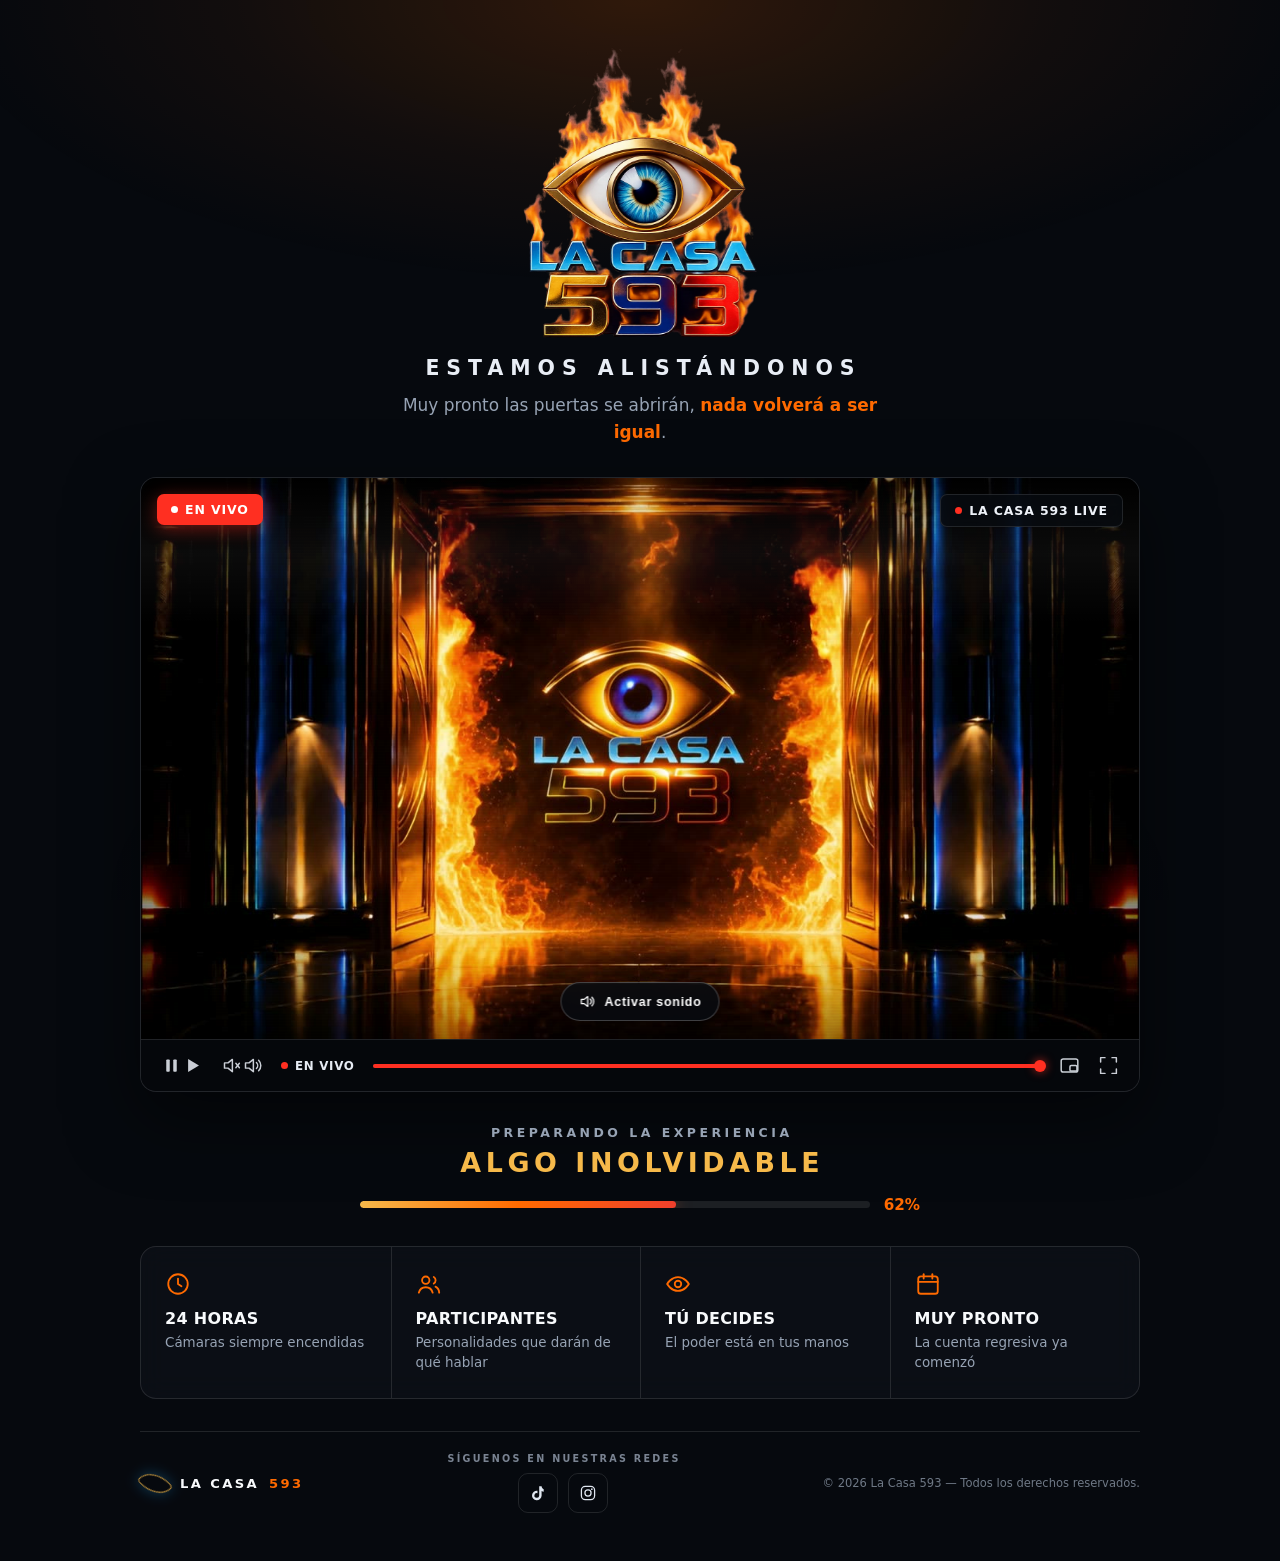
==== index.html @ f6dd50a4 "Activar el sonido del vídeo en cuanto sea posible Ningún navegador permite arrancar un vídeo con son" ====
<!doctype html>
<html lang="es">
<head>
  <meta charset="utf-8">
  <meta name="viewport" content="width=device-width, initial-scale=1, viewport-fit=cover">
  <meta name="theme-color" content="#06090e">
  <title>La Casa 593 — Sitio en construcción</title>
  <meta name="description" content="La Casa 593, el reality ecuatoriano. 24 horas, 7 días, todo puede pasar. Sitio oficial en construcción.">
  <link rel="canonical" href="https://lacasa593.com/">

  <meta property="og:title" content="La Casa 593 — Muy pronto">
  <meta property="og:description" content="24 horas, 7 días. Todo puede pasar. Sitio oficial en construcción.">
  <meta property="og:type" content="website">
  <meta property="og:url" content="https://lacasa593.com/">
  <meta property="og:image" content="https://lacasa593.com/assets/og-image.jpg">
  <meta property="og:image:width" content="1200">
  <meta property="og:image:height" content="630">
  <meta property="og:locale" content="es_EC">
  <meta name="twitter:card" content="summary_large_image">

  <link rel="icon" type="image/png" href="assets/favicon.png">
  <link rel="apple-touch-icon" href="assets/apple-touch-icon.png">
  <link rel="manifest" href="site.webmanifest">
  <link rel="preload" as="image" href="assets/logo.webp" type="image/webp" fetchpriority="high">
  <link rel="stylesheet" href="styles.css?v=5">
</head>
<body>
  <div class="glow" aria-hidden="true"></div>
  <div class="embers" id="embers" aria-hidden="true"></div>

  <main class="wrap">

    <h1 class="mark">
      <picture>
        <source srcset="assets/logo.webp" type="image/webp">
        <img src="assets/logo.png" alt="La Casa 593" width="690" height="844" fetchpriority="high">
      </picture>
    </h1>

    <p class="kicker">Estamos alistándonos</p>
    <p class="lede">Muy pronto las puertas se abrirán, <span>nada volverá a ser igual</span>.</p>

    <section class="player" aria-label="Presentación de La Casa 593">
      <div class="screen">
        <video id="feed" class="screen-video"
               poster="assets/casa593-poster.jpg"
               autoplay muted loop playsinline preload="metadata"
               aria-label="Vídeo de presentación de La Casa 593">
          <source src="assets/casa593.mp4" type="video/mp4">
        </video>

        <div class="screen-lines" aria-hidden="true"></div>
        <div class="screen-roll" aria-hidden="true"></div>

        <span class="tag tag-live" aria-hidden="true"><i></i>EN VIVO</span>
        <span class="tag tag-ch" aria-hidden="true"><i></i>LA CASA 593 LIVE</span>

        <button type="button" class="soundcta" id="soundCta" hidden>
          <svg viewBox="0 0 24 24" class="stroke" aria-hidden="true"><path d="M4 9v6h4l5 4V5L8 9H4Z"/><path d="M16.5 8.5a5 5 0 0 1 0 7"/><path d="M19 6a8.5 8.5 0 0 1 0 12"/></svg>
          <span>Activar sonido</span>
        </button>
      </div>

      <div class="controls">
        <button type="button" class="ctl" id="btnPlay" aria-label="Pausar vídeo">
          <svg viewBox="0 0 24 24" class="ico-pause"><rect x="6" y="5" width="4" height="14" rx="1"/><rect x="14" y="5" width="4" height="14" rx="1"/></svg>
          <svg viewBox="0 0 24 24" class="ico-play" hidden><path d="M7 4.6v14.8L19.4 12 7 4.6Z"/></svg>
        </button>

        <button type="button" class="ctl" id="btnMute" aria-label="Activar sonido">
          <svg viewBox="0 0 24 24" class="stroke ico-off"><path d="M4 9v6h4l5 4V5L8 9H4Z"/><path d="m17 9.5 4 5"/><path d="m21 9.5-4 5"/></svg>
          <svg viewBox="0 0 24 24" class="stroke ico-on" hidden><path d="M4 9v6h4l5 4V5L8 9H4Z"/><path d="M16.5 8.5a5 5 0 0 1 0 7"/><path d="M19 6a8.5 8.5 0 0 1 0 12"/></svg>
        </button>

        <span class="ctl-live" aria-hidden="true"><i></i>EN VIVO</span>
        <span class="ctl-track" aria-hidden="true"><b></b><em></em></span>

        <button type="button" class="ctl" id="btnPip" aria-label="Ver en miniatura" hidden>
          <svg viewBox="0 0 24 24" class="stroke"><rect x="2.5" y="4.5" width="19" height="15" rx="2.4"/><rect x="12.5" y="12" width="8" height="6.4" rx="1.4"/></svg>
        </button>

        <button type="button" class="ctl" id="btnFull" aria-label="Pantalla completa">
          <svg viewBox="0 0 24 24" class="stroke"><path d="M8 3H3v5"/><path d="M16 3h5v5"/><path d="M16 21h5v-5"/><path d="M8 21H3v-5"/></svg>
        </button>
      </div>
    </section>

    <section class="prep" aria-label="Estado de preparación">
      <p class="prep-a">Preparando la experiencia</p>
      <p class="prep-b">Algo inolvidable</p>
      <div class="bar">
        <span class="bar-track"><b></b></span>
        <em>62%</em>
      </div>
    </section>

    <section class="facts" aria-label="Sobre el programa">
      <article class="fact">
        <svg viewBox="0 0 24 24" class="stroke"><circle cx="12" cy="12" r="9"/><path d="M12 7v5l3.2 2"/></svg>
        <h2>24 horas</h2>
        <p>Cámaras siempre encendidas</p>
      </article>
      <article class="fact">
        <svg viewBox="0 0 24 24" class="stroke"><circle cx="9" cy="8.5" r="3.4"/><path d="M2.6 20a6.6 6.6 0 0 1 12.8 0"/><path d="M16.4 5.6a3.4 3.4 0 0 1 0 5.9"/><path d="M18 14.4a6.6 6.6 0 0 1 3.4 5.6"/></svg>
        <h2>Participantes</h2>
        <p>Personalidades que darán de qué hablar</p>
      </article>
      <article class="fact">
        <svg viewBox="0 0 24 24" class="stroke"><path d="M2 12s3.6-6.4 10-6.4S22 12 22 12s-3.6 6.4-10 6.4S2 12 2 12Z"/><circle cx="12" cy="12" r="3"/></svg>
        <h2>Tú decides</h2>
        <p>El poder está en tus manos</p>
      </article>
      <article class="fact">
        <svg viewBox="0 0 24 24" class="stroke"><rect x="3" y="5" width="18" height="16" rx="2.4"/><path d="M3 10h18"/><path d="M8 3v4"/><path d="M16 3v4"/></svg>
        <h2>Muy pronto</h2>
        <p>La cuenta regresiva ya comenzó</p>
      </article>
    </section>

    <footer class="foot">
      <p class="brand"><span class="brand-eye" aria-hidden="true"></span>LA CASA <strong>593</strong></p>

      <nav class="social" aria-label="Redes oficiales">
        <span class="social-label">Síguenos en nuestras redes</span>
        <span class="social-links">
          <a href="https://www.tiktok.com/@lacasa593oficial" target="_blank" rel="noopener noreferrer" aria-label="TikTok oficial, @lacasa593oficial">
            <svg viewBox="0 0 24 24" aria-hidden="true"><path d="M16.8 3c.2 1.7 1.2 3.2 2.8 4.1v3.2a8.6 8.6 0 0 1-2.8-.9v6.2A6.4 6.4 0 1 1 11.3 9v3.2a3.2 3.2 0 1 0 2.3 3.1V3h3.2Z"/></svg>
          </a>
          <a href="https://www.instagram.com/lacasa593oficial/" target="_blank" rel="noopener noreferrer" aria-label="Instagram oficial, @LaCasa593oficial">
            <svg viewBox="0 0 24 24" class="stroke" aria-hidden="true"><rect x="3.2" y="3.2" width="17.6" height="17.6" rx="5.2"/><circle cx="12" cy="12" r="4.1"/><circle cx="17.1" cy="6.9" r="1.15" class="dot"/></svg>
          </a>
        </span>
      </nav>

      <p class="copy">© 2026 La Casa 593 — Todos los derechos reservados.</p>
    </footer>
  </main>

  <script src="script.js?v=5"></script>
</body>
</html>
---- styles.css ----
:root {
  color-scheme: dark;
  --bg: #06090e;
  --text: #f8fafc;
  --muted: #97a3b4;
  --orange: #ff6a00;
  --gold: #f6b94a;
  --red: #ef3f2c;
  --live: #ff2f21;
  --blue: #1ba8ff;
  --line: rgba(255, 255, 255, .11);
  --panel: rgba(15, 19, 26, .62);
}

* { box-sizing: border-box; }

body {
  margin: 0;
  min-width: 320px;
  background: var(--bg);
  color: var(--text);
  font-family: Inter, ui-sans-serif, system-ui, -apple-system, BlinkMacSystemFont, "Segoe UI", sans-serif;
  overflow-x: hidden;
  -webkit-text-size-adjust: 100%;
}

a { color: inherit; text-decoration: none; }

svg { display: block; fill: currentColor; }
svg.stroke {
  fill: none;
  stroke: currentColor;
  stroke-width: 1.7;
  stroke-linecap: round;
  stroke-linejoin: round;
}
svg.stroke .dot { fill: currentColor; stroke: none; }

.sr-only {
  position: absolute;
  width: 1px; height: 1px;
  margin: -1px; padding: 0;
  overflow: hidden;
  clip: rect(0 0 0 0);
  white-space: nowrap;
  border: 0;
}

/* ─────────── ambiente ─────────── */

.glow {
  position: fixed;
  inset: 0;
  z-index: -2;
  pointer-events: none;
  background:
    radial-gradient(76% 44% at 50% 0%, rgba(255, 106, 0, .17) 0%, rgba(255, 106, 0, .05) 42%, transparent 72%),
    radial-gradient(60% 40% at 50% 100%, rgba(27, 63, 120, .12) 0%, transparent 70%);
}

.embers {
  position: fixed;
  inset: 0;
  z-index: -1;
  pointer-events: none;
  overflow: hidden;
}
.ember {
  position: absolute;
  bottom: -14px;
  width: var(--size);
  height: var(--size);
  border-radius: 50%;
  background: #ffb057;
  box-shadow: 0 0 8px var(--orange), 0 0 20px rgba(255, 106, 0, .55);
  opacity: 0;
  animation-name: rise;
  animation-duration: var(--duration);
  animation-delay: var(--delay);
  animation-timing-function: linear;
  animation-iteration-count: infinite;
}

/* ─────────── estructura ─────────── */

.wrap {
  width: min(1080px, 100%);
  margin: 0 auto;
  padding: clamp(22px, 4vw, 46px) clamp(16px, 4vw, 40px) clamp(26px, 4vw, 48px);
  display: flex;
  flex-direction: column;
  align-items: center;
}

/* ─────────── logo ─────────── */

.mark {
  margin: 0;
  width: fit-content;
  animation: markIn 1.2s cubic-bezier(.18, .78, .3, 1) both;
}
.mark picture { display: block; }
.mark img {
  display: block;
  height: clamp(210px, 33vh, 330px);
  width: auto;
  max-width: min(92vw, 420px);
  object-fit: contain;
}

/* ─────────── titulares ─────────── */

.kicker {
  margin: clamp(6px, 1.4vh, 16px) 0 0;
  font-size: clamp(.86rem, 2.5vw, 1.28rem);
  font-weight: 700;
  letter-spacing: .34em;
  text-transform: uppercase;
  text-align: center;
  text-indent: .34em;
  color: #e8edf5;
}

.lede {
  margin: clamp(9px, 1.4vh, 14px) 0 0;
  max-width: 46ch;
  font-size: clamp(.92rem, 2.2vw, 1.06rem);
  line-height: 1.6;
  text-align: center;
  color: var(--muted);
}
.lede span { color: var(--orange); font-weight: 600; }

/* ─────────── reproductor ─────────── */

.player {
  width: 100%;
  margin-top: clamp(20px, 3.4vh, 38px);
  border: 1px solid var(--line);
  border-radius: 16px;
  background: rgba(9, 12, 17, .74);
  overflow: hidden;
  box-shadow: 0 26px 70px rgba(0, 0, 0, .5);
}

.screen {
  position: relative;
  aspect-ratio: 16 / 9;
  overflow: hidden;
  background:
    radial-gradient(72% 100% at 50% 58%, #14181f 0%, #090c11 58%, #05070a 100%);
}

.screen-video {
  position: absolute;
  inset: 0;
  width: 100%;
  height: 100%;
  object-fit: cover;
  background: #05070a;
}

.screen-lines {
  position: absolute;
  inset: 0;
  background: repeating-linear-gradient(to bottom,
    rgba(255, 255, 255, .045) 0 1px,
    transparent 1px 3px);
  mix-blend-mode: overlay;
  opacity: .7;
}

/* barra de sincronismo que recorre la imagen */
.screen-roll {
  position: absolute;
  left: 0; right: 0;
  height: 26%;
  background: linear-gradient(180deg, transparent, rgba(255, 255, 255, .045) 52%, transparent);
  animation: roll 6.5s linear infinite;
}

.tag {
  position: absolute;
  top: clamp(9px, 1.6vw, 16px);
  display: inline-flex;
  align-items: center;
  gap: 7px;
  padding: clamp(5px, .9vw, 8px) clamp(9px, 1.4vw, 14px);
  border-radius: 7px;
  font-size: clamp(.6rem, 1.5vw, .78rem);
  font-weight: 800;
  letter-spacing: .07em;
  white-space: nowrap;
}
.tag i {
  width: 7px;
  height: 7px;
  border-radius: 50%;
  background: #fff;
  animation: blink 1.7s ease-in-out infinite;
}

.tag-live {
  left: clamp(9px, 1.6vw, 16px);
  background: var(--live);
  color: #fff;
  box-shadow: 0 4px 18px rgba(255, 47, 33, .42);
}

.tag-ch {
  right: clamp(9px, 1.6vw, 16px);
  background: rgba(8, 11, 16, .82);
  border: 1px solid var(--line);
  color: #eef2f8;
  backdrop-filter: blur(8px);
}
.tag-ch i { background: var(--live); }

/* aviso para activar el sonido cuando el navegador bloquea el autoarranque */
.soundcta {
  position: absolute;
  left: 50%;
  bottom: clamp(10px, 2vw, 18px);
  translate: -50% 0;
  display: inline-flex;
  align-items: center;
  gap: 9px;
  padding: 10px 17px;
  border: 1px solid rgba(255, 255, 255, .22);
  border-radius: 999px;
  background: rgba(8, 11, 16, .84);
  backdrop-filter: blur(10px);
  color: #fff;
  font-size: clamp(.68rem, 1.7vw, .78rem);
  font-weight: 700;
  letter-spacing: .06em;
  cursor: pointer;
  box-shadow: 0 10px 30px rgba(0, 0, 0, .5);
  animation: ctaIn .5s ease both, ctaBeat 2.6s ease-in-out 1s infinite;
  transition: border-color .25s ease, background .25s ease;
}
.soundcta:hover { border-color: rgba(255, 106, 0, .8); background: rgba(255, 106, 0, .18); }
.soundcta:focus-visible { outline: 2px solid var(--orange); outline-offset: 3px; }
.soundcta svg { width: 17px; }
.soundcta[hidden] { display: none; }

@keyframes ctaIn {
  from { opacity: 0; translate: -50% 10px; }
  to { opacity: 1; translate: -50% 0; }
}
@keyframes ctaBeat {
  0%, 100% { box-shadow: 0 10px 30px rgba(0, 0, 0, .5); }
  50% { box-shadow: 0 10px 30px rgba(0, 0, 0, .5), 0 0 0 7px rgba(255, 106, 0, .09); }
}

/* barra de controles */
.controls {
  display: flex;
  align-items: center;
  gap: clamp(9px, 1.8vw, 18px);
  padding: clamp(9px, 1.5vw, 15px) clamp(11px, 1.8vw, 20px);
  border-top: 1px solid var(--line);
  background: rgba(6, 8, 12, .82);
  color: #e6ebf3;
}
.controls svg { width: clamp(16px, 2.4vw, 21px); }

.ctl {
  display: inline-flex;
  align-items: center;
  justify-content: center;
  padding: 5px;
  margin: -5px;
  border: 0;
  border-radius: 7px;
  background: none;
  color: inherit;
  opacity: .88;
  cursor: pointer;
  transition: opacity .2s ease, background .2s ease, color .2s ease;
}
.ctl:hover { opacity: 1; background: rgba(255, 255, 255, .09); }
.ctl:focus-visible { outline: 2px solid var(--orange); outline-offset: 2px; }
.ctl[hidden] { display: none; }

.ctl-live {
  display: inline-flex;
  align-items: center;
  gap: 7px;
  font-size: clamp(.6rem, 1.5vw, .74rem);
  font-weight: 700;
  letter-spacing: .06em;
  white-space: nowrap;
}
.ctl-live i {
  width: 7px;
  height: 7px;
  border-radius: 50%;
  background: var(--live);
  animation: blink 1.7s ease-in-out infinite;
}

.ctl-track {
  position: relative;
  flex: 1;
  min-width: 40px;
  height: 4px;
  border-radius: 999px;
  background: rgba(255, 255, 255, .16);
}
.ctl-track b {
  position: absolute;
  inset: 0;
  border-radius: inherit;
  background: var(--live);
}
.ctl-track em {
  position: absolute;
  right: -5px;
  top: 50%;
  width: 12px;
  height: 12px;
  translate: 0 -50%;
  border-radius: 50%;
  background: var(--live);
  box-shadow: 0 0 10px rgba(255, 47, 33, .7);
}

/* ─────────── preparación ─────────── */

.prep {
  width: 100%;
  margin-top: clamp(22px, 3.6vh, 40px);
  text-align: center;
}

.prep-a {
  margin: 0;
  font-size: clamp(.66rem, 1.7vw, .78rem);
  font-weight: 700;
  letter-spacing: .28em;
  text-transform: uppercase;
  text-indent: .28em;
  color: var(--muted);
}

.prep-b {
  margin: 7px 0 0;
  font-size: clamp(1.15rem, 3.5vw, 1.68rem);
  font-weight: 700;
  letter-spacing: .17em;
  text-transform: uppercase;
  text-indent: .17em;
  color: var(--gold);
}

.bar {
  display: flex;
  align-items: center;
  gap: 14px;
  width: min(560px, 100%);
  margin: clamp(12px, 2vh, 18px) auto 0;
}
.bar-track {
  position: relative;
  flex: 1;
  height: 7px;
  border-radius: 999px;
  background: rgba(255, 255, 255, .09);
  overflow: hidden;
}
.bar-track b {
  position: absolute;
  inset: 0 38% 0 0;
  border-radius: inherit;
  background: linear-gradient(90deg, var(--gold), var(--orange), var(--red));
  box-shadow: 0 0 16px rgba(255, 106, 0, .5);
  animation: pulseBar 3.6s ease-in-out infinite alternate;
}
.bar em {
  font-style: normal;
  font-size: clamp(.82rem, 2vw, .95rem);
  font-weight: 700;
  color: var(--orange);
  font-variant-numeric: tabular-nums;
}

/* ─────────── datos ─────────── */

.facts {
  display: grid;
  grid-template-columns: repeat(4, minmax(0, 1fr));
  width: 100%;
  margin-top: clamp(22px, 3.6vh, 40px);
  border: 1px solid var(--line);
  border-radius: 16px;
  background: var(--panel);
  backdrop-filter: blur(12px);
  overflow: hidden;
}

.fact {
  padding: clamp(16px, 2.4vw, 24px);
  border-left: 1px solid var(--line);
}
.fact:first-child { border-left: 0; }

.fact svg {
  width: clamp(21px, 2.8vw, 26px);
  color: var(--orange);
}
.fact h2 {
  margin: 12px 0 5px;
  font-size: clamp(.86rem, 2vw, 1rem);
  font-weight: 700;
  letter-spacing: .02em;
  text-transform: uppercase;
}
.fact p {
  margin: 0;
  font-size: clamp(.76rem, 1.8vw, .84rem);
  line-height: 1.5;
  color: var(--muted);
}

/* ─────────── pie ─────────── */

.foot {
  display: flex;
  align-items: center;
  justify-content: space-between;
  gap: 18px;
  width: 100%;
  margin-top: clamp(24px, 3.6vh, 42px);
  padding-top: clamp(16px, 2.4vh, 24px);
  border-top: 1px solid var(--line);
}

.brand {
  display: inline-flex;
  align-items: center;
  gap: 10px;
  margin: 0;
  font-size: .82rem;
  font-weight: 800;
  letter-spacing: .18em;
  white-space: nowrap;
}
.brand strong { color: var(--orange); }
.brand-eye {
  width: 30px;
  height: 21px;
  border: 1px solid rgba(246, 185, 74, .75);
  border-radius: 90% 15%;
  rotate: 45deg;
  box-shadow: 0 0 14px rgba(27, 168, 255, .3);
}

.social { text-align: center; }
.social-label {
  display: block;
  margin-bottom: 9px;
  font-size: .6rem;
  font-weight: 700;
  letter-spacing: .24em;
  text-transform: uppercase;
  text-indent: .24em;
  color: rgba(151, 163, 180, .8);
}
.social-links { display: inline-flex; gap: 10px; }
.social-links a {
  display: inline-flex;
  align-items: center;
  justify-content: center;
  width: 40px;
  height: 40px;
  border: 1px solid var(--line);
  border-radius: 10px;
  color: #dfe6f0;
  transition: transform .25s ease, border-color .25s ease, background .25s ease, color .25s ease;
}
.social-links svg { width: 18px; }
.social-links a:hover {
  transform: translateY(-2px);
  border-color: rgba(255, 106, 0, .65);
  background: rgba(255, 106, 0, .12);
  color: #ffb877;
}

.copy {
  margin: 0;
  font-size: .72rem;
  color: rgba(151, 163, 180, .72);
  text-align: right;
}

/* ─────────── movimiento ─────────── */

@keyframes rise {
  0% { transform: translate3d(0, 0, 0) scale(.5); opacity: 0; }
  10% { opacity: .85; }
  75% { opacity: .35; }
  100% { transform: translate3d(var(--drift), -104svh, 0) scale(1.25); opacity: 0; }
}
@keyframes blink {
  0%, 100% { opacity: 1; }
  50% { opacity: .2; }
}
@keyframes roll {
  from { transform: translateY(-30%); }
  to { transform: translateY(400%); }
}
@keyframes breathe {
  from { opacity: .15; }
  to { opacity: .26; }
}
@keyframes pulseBar {
  from { filter: saturate(.9) brightness(.96); }
  to { filter: saturate(1.2) brightness(1.08); }
}
@keyframes markIn {
  from { opacity: 0; scale: .95; filter: brightness(.4) blur(8px); }
  to { opacity: 1; scale: 1; filter: none; }
}

/* ─────────── adaptativo ─────────── */

@media (max-width: 860px) {
  .facts { grid-template-columns: repeat(2, minmax(0, 1fr)); }
  .fact:nth-child(odd) { border-left: 0; }
  .fact:nth-child(n + 3) { border-top: 1px solid var(--line); }

  .foot {
    flex-direction: column;
    gap: 18px;
    text-align: center;
  }
  .copy { text-align: center; }
}

@media (max-width: 560px) {
  .mark img { height: clamp(190px, 27vh, 250px); }
  .kicker { font-size: .82rem; letter-spacing: .26em; text-indent: .26em; }
  .lede { font-size: .9rem; }

  .player { border-radius: 13px; }
  .controls { gap: 10px; padding: 10px 11px; }
  /* en pantalla estrecha roba ancho a la barra y apenas se usa */
  #btnPip { display: none !important; }

  .facts { border-radius: 13px; }
  .fact { padding: 15px 13px; }
  .fact p { font-size: .74rem; }
}

@media (prefers-reduced-motion: reduce) {
  *, *::before, *::after {
    animation-duration: .01ms !important;
    animation-iteration-count: 1 !important;
    transition-duration: .01ms !important;
  }
  .screen-roll, .screen-static { display: none; }
}
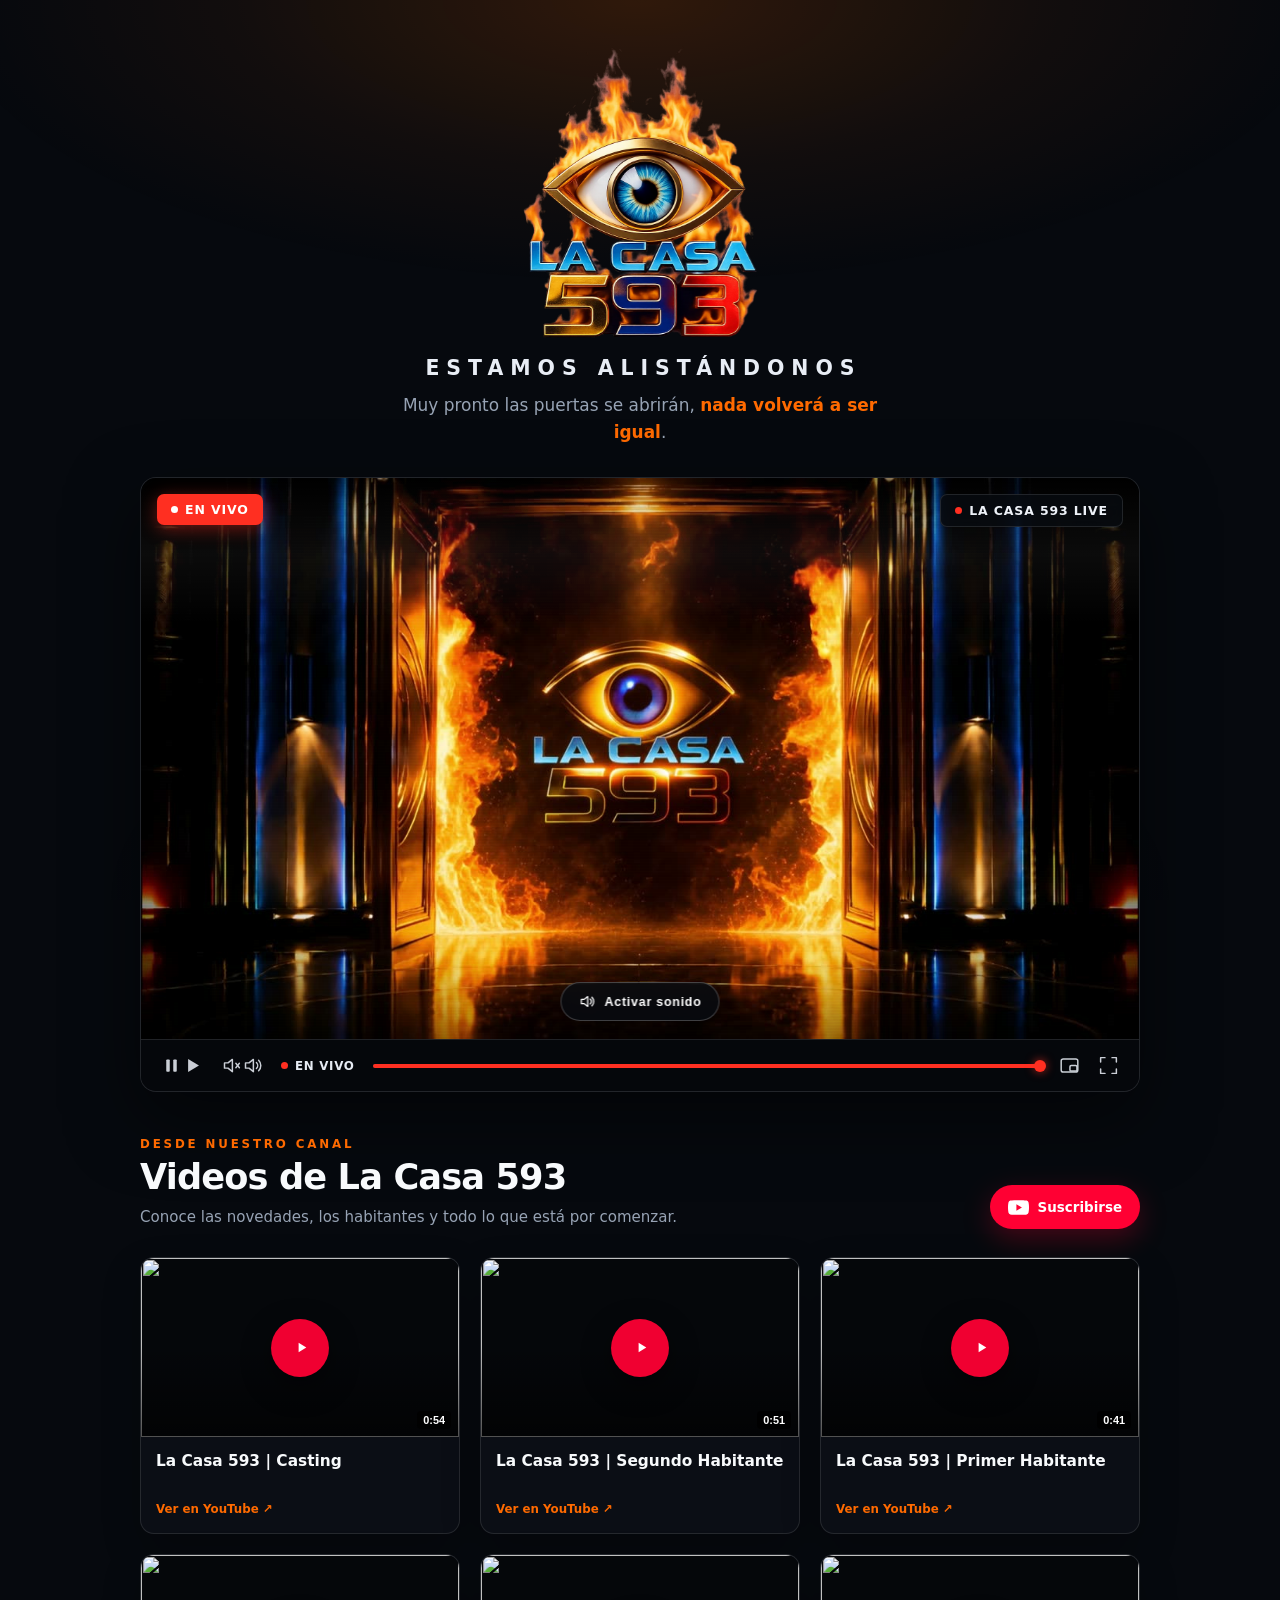
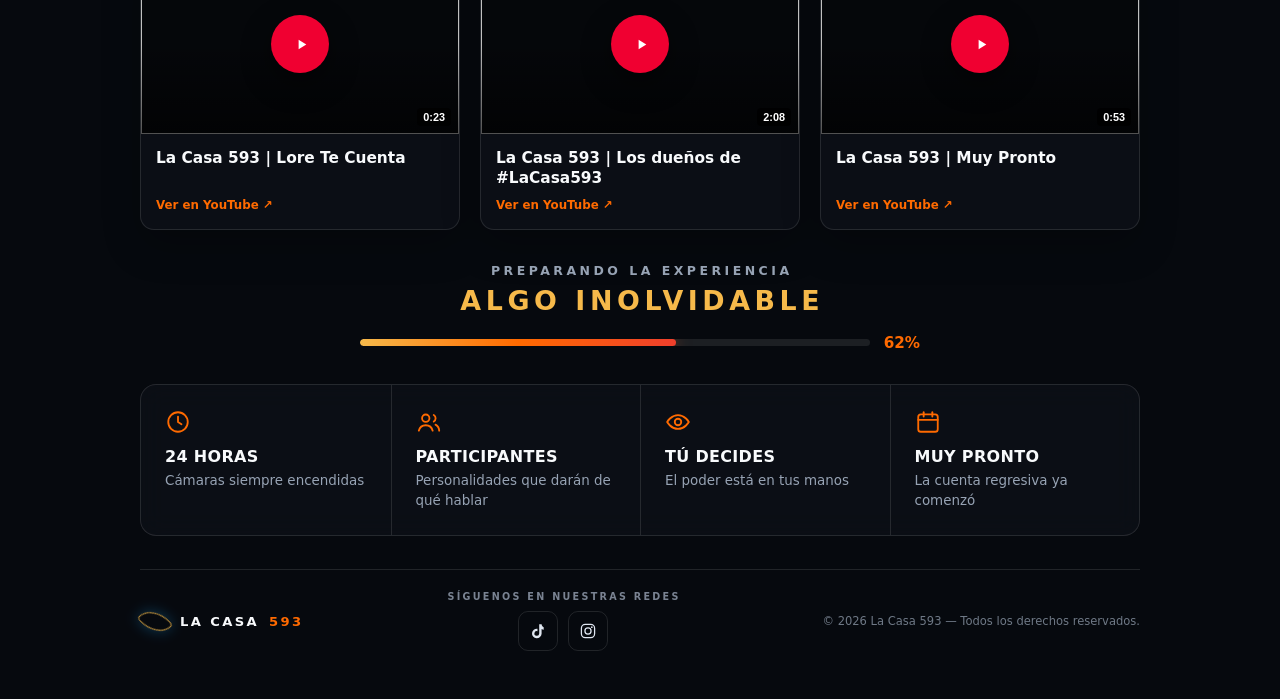
==== commit 6a5c419f: "Añadir sección de videos de YouTube y actualizar estilos y scripts" ====
--- a/index.html
+++ b/index.html
@@ -22,7 +22,7 @@
   <link rel="apple-touch-icon" href="assets/apple-touch-icon.png">
   <link rel="manifest" href="site.webmanifest">
   <link rel="preload" as="image" href="assets/logo.webp" type="image/webp" fetchpriority="high">
-  <link rel="stylesheet" href="styles.css?v=5">
+  <link rel="stylesheet" href="styles.css?v=6">
 </head>
 <body>
   <div class="glow" aria-hidden="true"></div>
@@ -82,6 +82,105 @@
         <button type="button" class="ctl" id="btnFull" aria-label="Pantalla completa">
           <svg viewBox="0 0 24 24" class="stroke"><path d="M8 3H3v5"/><path d="M16 3h5v5"/><path d="M16 21h5v-5"/><path d="M8 21H3v-5"/></svg>
         </button>
+      </div>
+    </section>
+
+    <section class="youtube-showcase" aria-labelledby="youtubeTitle">
+      <div class="section-head">
+        <div>
+          <p class="section-kicker">Desde nuestro canal</p>
+          <h2 id="youtubeTitle">Videos de La Casa 593</h2>
+          <p class="section-copy">Conoce las novedades, los habitantes y todo lo que está por comenzar.</p>
+        </div>
+
+        <a class="subscribe-button"
+           href="https://www.youtube.com/@Casa593Oficial?sub_confirmation=1"
+           target="_blank"
+           rel="noopener noreferrer"
+           aria-label="Suscribirse al canal de La Casa 593 en YouTube">
+          <svg viewBox="0 0 24 24" aria-hidden="true"><path d="M23.5 6.2a3 3 0 0 0-2.1-2.1C19.5 3.6 12 3.6 12 3.6s-7.5 0-9.4.5A3 3 0 0 0 .5 6.2 31 31 0 0 0 0 12a31 31 0 0 0 .5 5.8 3 3 0 0 0 2.1 2.1c1.9.5 9.4.5 9.4.5s7.5 0 9.4-.5a3 3 0 0 0 2.1-2.1A31 31 0 0 0 24 12a31 31 0 0 0-.5-5.8ZM9.6 15.6V8.4l6.3 3.6-6.3 3.6Z"/></svg>
+          <span>Suscribirse</span>
+        </a>
+      </div>
+
+      <div class="video-grid" id="youtubeVideos">
+        <article class="video-card">
+          <button type="button" class="video-preview" data-video-id="vUAYoTPSsqA" aria-label="Reproducir La Casa 593, Casting">
+            <img src="https://i.ytimg.com/vi/vUAYoTPSsqA/hqdefault.jpg" alt="" loading="lazy" decoding="async">
+            <span class="video-shade" aria-hidden="true"></span>
+            <span class="video-play" aria-hidden="true"><svg viewBox="0 0 24 24"><path d="m9 7 8 5-8 5V7Z"/></svg></span>
+            <span class="video-duration">0:54</span>
+          </button>
+          <div class="video-info">
+            <h3>La Casa 593 | Casting</h3>
+            <a href="https://www.youtube.com/watch?v=vUAYoTPSsqA" target="_blank" rel="noopener noreferrer">Ver en YouTube <span aria-hidden="true">↗</span></a>
+          </div>
+        </article>
+
+        <article class="video-card">
+          <button type="button" class="video-preview" data-video-id="trrZucOYHcs" aria-label="Reproducir La Casa 593, Segundo Habitante">
+            <img src="https://i.ytimg.com/vi/trrZucOYHcs/hqdefault.jpg" alt="" loading="lazy" decoding="async">
+            <span class="video-shade" aria-hidden="true"></span>
+            <span class="video-play" aria-hidden="true"><svg viewBox="0 0 24 24"><path d="m9 7 8 5-8 5V7Z"/></svg></span>
+            <span class="video-duration">0:51</span>
+          </button>
+          <div class="video-info">
+            <h3>La Casa 593 | Segundo Habitante</h3>
+            <a href="https://www.youtube.com/watch?v=trrZucOYHcs" target="_blank" rel="noopener noreferrer">Ver en YouTube <span aria-hidden="true">↗</span></a>
+          </div>
+        </article>
+
+        <article class="video-card">
+          <button type="button" class="video-preview" data-video-id="NIVytaFvD1E" aria-label="Reproducir La Casa 593, Primer Habitante">
+            <img src="https://i.ytimg.com/vi/NIVytaFvD1E/hqdefault.jpg" alt="" loading="lazy" decoding="async">
+            <span class="video-shade" aria-hidden="true"></span>
+            <span class="video-play" aria-hidden="true"><svg viewBox="0 0 24 24"><path d="m9 7 8 5-8 5V7Z"/></svg></span>
+            <span class="video-duration">0:41</span>
+          </button>
+          <div class="video-info">
+            <h3>La Casa 593 | Primer Habitante</h3>
+            <a href="https://www.youtube.com/watch?v=NIVytaFvD1E" target="_blank" rel="noopener noreferrer">Ver en YouTube <span aria-hidden="true">↗</span></a>
+          </div>
+        </article>
+
+        <article class="video-card">
+          <button type="button" class="video-preview" data-video-id="H2Zp_X7LoVg" aria-label="Reproducir La Casa 593, Lore Te Cuenta">
+            <img src="https://i.ytimg.com/vi/H2Zp_X7LoVg/hqdefault.jpg" alt="" loading="lazy" decoding="async">
+            <span class="video-shade" aria-hidden="true"></span>
+            <span class="video-play" aria-hidden="true"><svg viewBox="0 0 24 24"><path d="m9 7 8 5-8 5V7Z"/></svg></span>
+            <span class="video-duration">0:23</span>
+          </button>
+          <div class="video-info">
+            <h3>La Casa 593 | Lore Te Cuenta</h3>
+            <a href="https://www.youtube.com/watch?v=H2Zp_X7LoVg" target="_blank" rel="noopener noreferrer">Ver en YouTube <span aria-hidden="true">↗</span></a>
+          </div>
+        </article>
+
+        <article class="video-card">
+          <button type="button" class="video-preview" data-video-id="woOSlnAHOzU" aria-label="Reproducir La Casa 593, Los dueños de La Casa 593">
+            <img src="https://i.ytimg.com/vi/woOSlnAHOzU/hqdefault.jpg" alt="" loading="lazy" decoding="async">
+            <span class="video-shade" aria-hidden="true"></span>
+            <span class="video-play" aria-hidden="true"><svg viewBox="0 0 24 24"><path d="m9 7 8 5-8 5V7Z"/></svg></span>
+            <span class="video-duration">2:08</span>
+          </button>
+          <div class="video-info">
+            <h3>La Casa 593 | Los dueños de #LaCasa593</h3>
+            <a href="https://www.youtube.com/watch?v=woOSlnAHOzU" target="_blank" rel="noopener noreferrer">Ver en YouTube <span aria-hidden="true">↗</span></a>
+          </div>
+        </article>
+
+        <article class="video-card">
+          <button type="button" class="video-preview" data-video-id="1tJVxlhWSMw" aria-label="Reproducir La Casa 593, Muy Pronto">
+            <img src="https://i.ytimg.com/vi/1tJVxlhWSMw/hqdefault.jpg" alt="" loading="lazy" decoding="async">
+            <span class="video-shade" aria-hidden="true"></span>
+            <span class="video-play" aria-hidden="true"><svg viewBox="0 0 24 24"><path d="m9 7 8 5-8 5V7Z"/></svg></span>
+            <span class="video-duration">0:53</span>
+          </button>
+          <div class="video-info">
+            <h3>La Casa 593 | Muy Pronto</h3>
+            <a href="https://www.youtube.com/watch?v=1tJVxlhWSMw" target="_blank" rel="noopener noreferrer">Ver en YouTube <span aria-hidden="true">↗</span></a>
+          </div>
+        </article>
       </div>
     </section>
 
@@ -136,6 +235,6 @@
     </footer>
   </main>
 
-  <script src="script.js?v=5"></script>
+  <script src="script.js?v=6"></script>
 </body>
 </html>
--- a/styles.css
+++ b/styles.css
@@ -326,6 +326,170 @@
   box-shadow: 0 0 10px rgba(255, 47, 33, .7);
 }
 
+/* ─────────── videos de YouTube ─────────── */
+
+.youtube-showcase {
+  width: 100%;
+  margin-top: clamp(30px, 5vh, 56px);
+}
+
+.section-head {
+  display: flex;
+  align-items: flex-end;
+  justify-content: space-between;
+  gap: 28px;
+  margin-bottom: clamp(18px, 2.8vw, 28px);
+}
+
+.section-kicker {
+  margin: 0 0 7px;
+  color: var(--orange);
+  font-size: clamp(.64rem, 1.4vw, .74rem);
+  font-weight: 800;
+  letter-spacing: .24em;
+  text-transform: uppercase;
+}
+
+.section-head h2 {
+  margin: 0;
+  font-size: clamp(1.45rem, 3.4vw, 2.2rem);
+  line-height: 1.1;
+  letter-spacing: -.025em;
+}
+
+.section-copy {
+  margin: 9px 0 0;
+  max-width: 58ch;
+  color: var(--muted);
+  font-size: clamp(.82rem, 1.8vw, .94rem);
+  line-height: 1.55;
+}
+
+.subscribe-button {
+  flex: 0 0 auto;
+  display: inline-flex;
+  align-items: center;
+  justify-content: center;
+  gap: 9px;
+  min-height: 44px;
+  padding: 10px 18px;
+  border-radius: 999px;
+  background: #ff0033;
+  color: #fff;
+  font-size: .84rem;
+  font-weight: 800;
+  box-shadow: 0 10px 28px rgba(255, 0, 51, .25);
+  transition: transform .22s ease, background .22s ease, box-shadow .22s ease;
+}
+.subscribe-button svg { width: 21px; }
+.subscribe-button:hover {
+  transform: translateY(-2px);
+  background: #e6002e;
+  box-shadow: 0 14px 32px rgba(255, 0, 51, .34);
+}
+.subscribe-button:focus-visible { outline: 2px solid #fff; outline-offset: 3px; }
+
+.video-grid {
+  display: grid;
+  grid-template-columns: repeat(3, minmax(0, 1fr));
+  gap: clamp(13px, 2vw, 20px);
+}
+
+.video-card {
+  min-width: 0;
+  overflow: hidden;
+  border: 1px solid var(--line);
+  border-radius: 14px;
+  background: var(--panel);
+  box-shadow: 0 16px 38px rgba(0, 0, 0, .22);
+  transition: transform .25s ease, border-color .25s ease, box-shadow .25s ease;
+}
+.video-card:hover {
+  transform: translateY(-3px);
+  border-color: rgba(255, 106, 0, .38);
+  box-shadow: 0 20px 46px rgba(0, 0, 0, .34);
+}
+
+.video-preview,
+.video-embed {
+  position: relative;
+  display: block;
+  width: 100%;
+  aspect-ratio: 16 / 9;
+  padding: 0;
+  overflow: hidden;
+  border: 0;
+  background: #05070a;
+  color: #fff;
+  cursor: pointer;
+}
+.video-preview img,
+.video-embed iframe {
+  display: block;
+  width: 100%;
+  height: 100%;
+  border: 0;
+}
+.video-preview img {
+  object-fit: cover;
+  transition: transform .45s ease, filter .3s ease;
+}
+.video-preview:hover img { transform: scale(1.045); filter: brightness(.86); }
+.video-preview:focus-visible { outline: 2px solid var(--orange); outline-offset: -4px; }
+
+.video-shade {
+  position: absolute;
+  inset: 0;
+  background: linear-gradient(180deg, transparent 48%, rgba(0, 0, 0, .58));
+}
+
+.video-play {
+  position: absolute;
+  left: 50%;
+  top: 50%;
+  display: grid;
+  place-items: center;
+  width: clamp(46px, 5.6vw, 58px);
+  aspect-ratio: 1;
+  translate: -50% -50%;
+  border-radius: 50%;
+  background: rgba(255, 0, 51, .94);
+  box-shadow: 0 10px 30px rgba(0, 0, 0, .48);
+  transition: scale .22s ease, background .22s ease;
+}
+.video-play svg { width: 23px; translate: 1px 0; }
+.video-preview:hover .video-play { scale: 1.08; background: #ff0033; }
+
+.video-duration {
+  position: absolute;
+  right: 8px;
+  bottom: 8px;
+  padding: 3px 6px;
+  border-radius: 4px;
+  background: rgba(0, 0, 0, .82);
+  font-size: .68rem;
+  font-weight: 700;
+  font-variant-numeric: tabular-nums;
+}
+
+.video-info { padding: 14px 15px 16px; }
+.video-info h3 {
+  min-height: 2.7em;
+  margin: 0;
+  font-size: clamp(.84rem, 1.7vw, .96rem);
+  line-height: 1.35;
+}
+.video-info a {
+  display: inline-block;
+  margin-top: 9px;
+  color: var(--orange);
+  font-size: .74rem;
+  font-weight: 700;
+  transition: color .2s ease;
+}
+.video-info a:hover { color: #ffb877; }
+.video-info a:focus-visible { outline: 2px solid var(--orange); outline-offset: 3px; }
+
 /* ─────────── preparación ─────────── */
 
 .prep {
@@ -526,6 +690,8 @@
 /* ─────────── adaptativo ─────────── */
 
 @media (max-width: 860px) {
+  .video-grid { grid-template-columns: repeat(2, minmax(0, 1fr)); }
+
   .facts { grid-template-columns: repeat(2, minmax(0, 1fr)); }
   .fact:nth-child(odd) { border-left: 0; }
   .fact:nth-child(n + 3) { border-top: 1px solid var(--line); }
@@ -547,6 +713,12 @@
   .controls { gap: 10px; padding: 10px 11px; }
   /* en pantalla estrecha roba ancho a la barra y apenas se usa */
   #btnPip { display: none !important; }
+
+  .section-head { align-items: stretch; flex-direction: column; gap: 16px; }
+  .subscribe-button { align-self: flex-start; }
+  .video-grid { grid-template-columns: 1fr; }
+  .video-card { border-radius: 12px; }
+  .video-info h3 { min-height: 0; }
 
   .facts { border-radius: 13px; }
   .fact { padding: 15px 13px; }
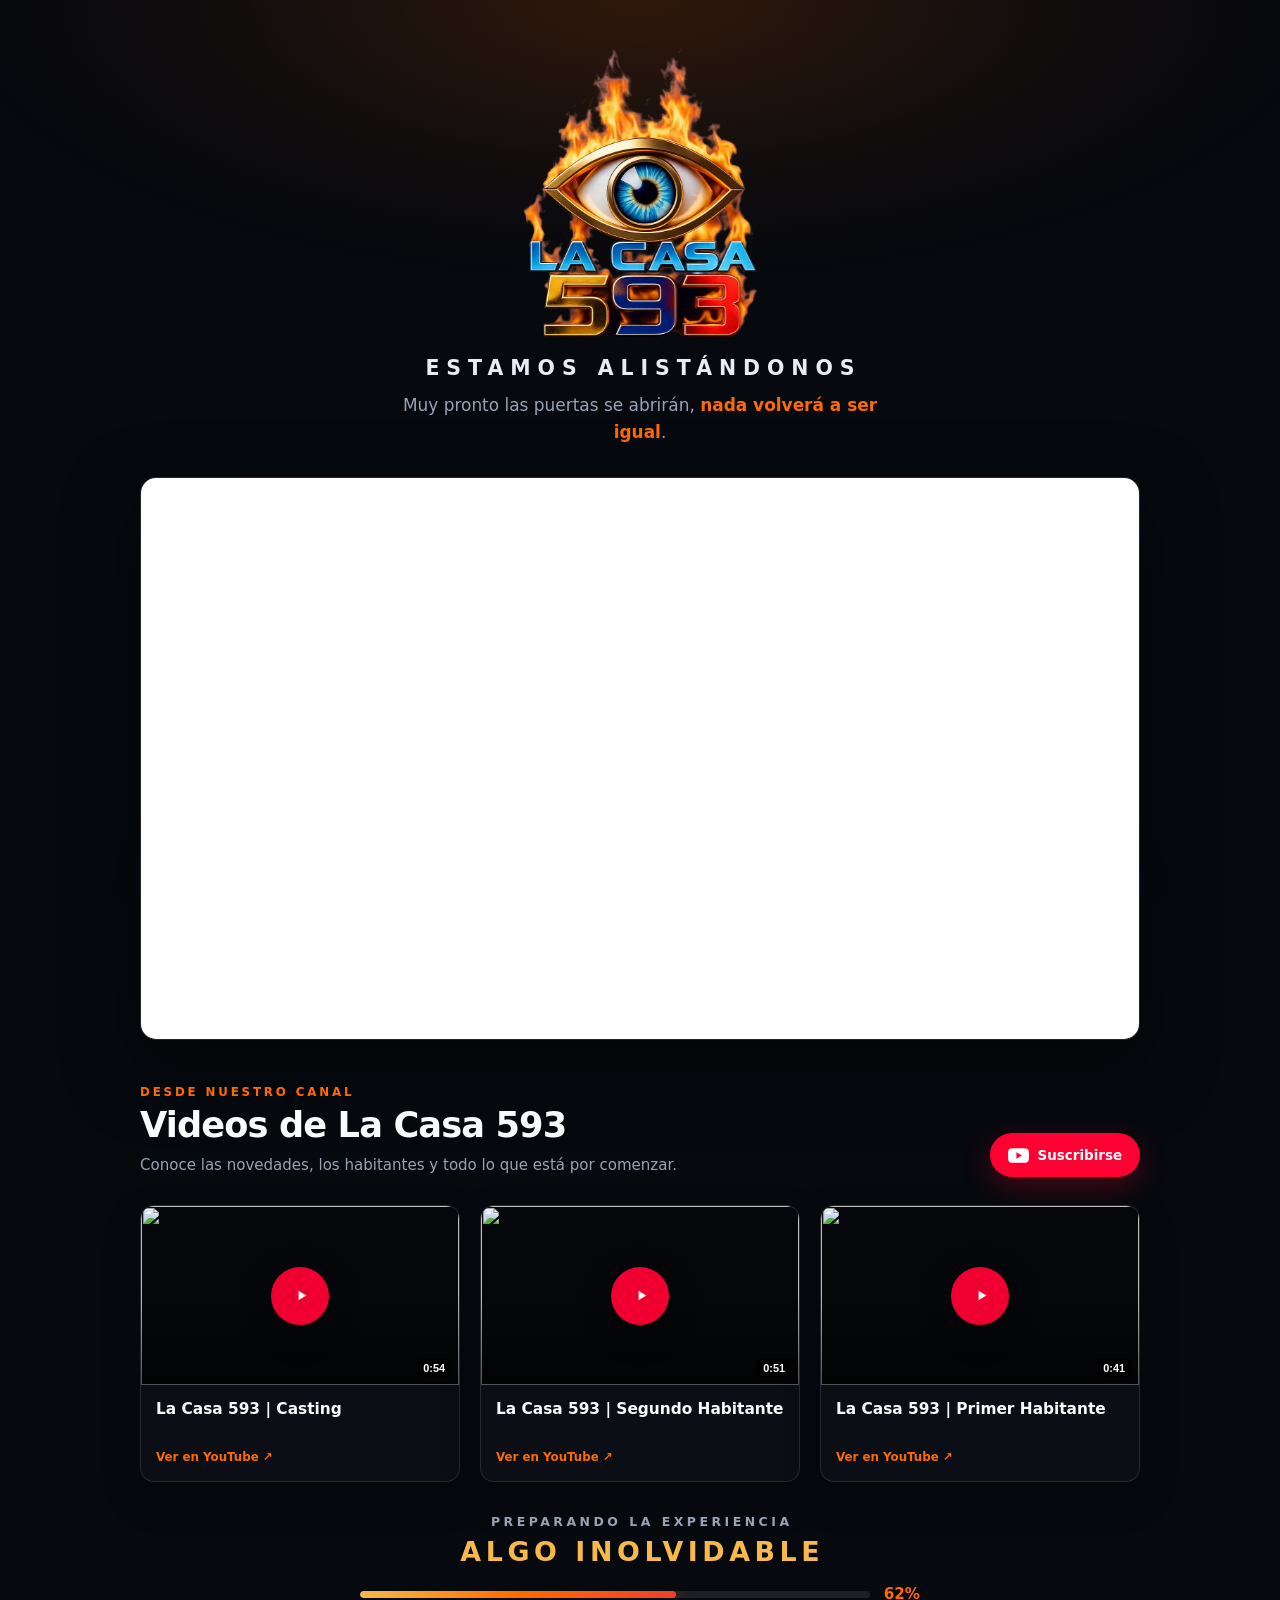
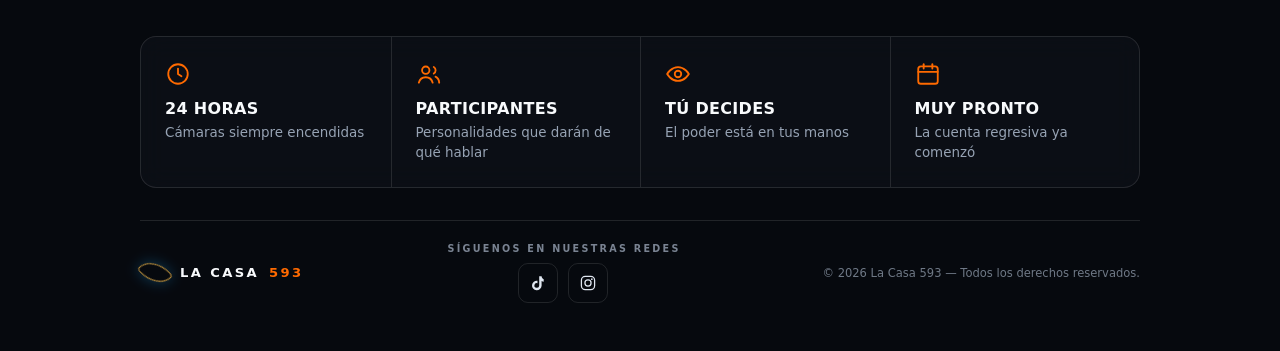
==== commit 0e9620c6: "Actualizar el reproductor de video: reemplazar el video de presentación por un iframe de YouTube y a" ====
--- a/index.html
+++ b/index.html
@@ -22,7 +22,7 @@
   <link rel="apple-touch-icon" href="assets/apple-touch-icon.png">
   <link rel="manifest" href="site.webmanifest">
   <link rel="preload" as="image" href="assets/logo.webp" type="image/webp" fetchpriority="high">
-  <link rel="stylesheet" href="styles.css?v=6">
+  <link rel="stylesheet" href="styles.css?v=7">
 </head>
 <body>
   <div class="glow" aria-hidden="true"></div>
@@ -40,48 +40,15 @@
     <p class="kicker">Estamos alistándonos</p>
     <p class="lede">Muy pronto las puertas se abrirán, <span>nada volverá a ser igual</span>.</p>
 
-    <section class="player" aria-label="Presentación de La Casa 593">
+    <section class="player" aria-label="Video promocional de La Casa 593">
       <div class="screen">
-        <video id="feed" class="screen-video"
-               poster="assets/casa593-poster.jpg"
-               autoplay muted loop playsinline preload="metadata"
-               aria-label="Vídeo de presentación de La Casa 593">
-          <source src="assets/casa593.mp4" type="video/mp4">
-        </video>
-
-        <div class="screen-lines" aria-hidden="true"></div>
-        <div class="screen-roll" aria-hidden="true"></div>
-
-        <span class="tag tag-live" aria-hidden="true"><i></i>EN VIVO</span>
-        <span class="tag tag-ch" aria-hidden="true"><i></i>LA CASA 593 LIVE</span>
-
-        <button type="button" class="soundcta" id="soundCta" hidden>
-          <svg viewBox="0 0 24 24" class="stroke" aria-hidden="true"><path d="M4 9v6h4l5 4V5L8 9H4Z"/><path d="M16.5 8.5a5 5 0 0 1 0 7"/><path d="M19 6a8.5 8.5 0 0 1 0 12"/></svg>
-          <span>Activar sonido</span>
-        </button>
-      </div>
-
-      <div class="controls">
-        <button type="button" class="ctl" id="btnPlay" aria-label="Pausar vídeo">
-          <svg viewBox="0 0 24 24" class="ico-pause"><rect x="6" y="5" width="4" height="14" rx="1"/><rect x="14" y="5" width="4" height="14" rx="1"/></svg>
-          <svg viewBox="0 0 24 24" class="ico-play" hidden><path d="M7 4.6v14.8L19.4 12 7 4.6Z"/></svg>
-        </button>
-
-        <button type="button" class="ctl" id="btnMute" aria-label="Activar sonido">
-          <svg viewBox="0 0 24 24" class="stroke ico-off"><path d="M4 9v6h4l5 4V5L8 9H4Z"/><path d="m17 9.5 4 5"/><path d="m21 9.5-4 5"/></svg>
-          <svg viewBox="0 0 24 24" class="stroke ico-on" hidden><path d="M4 9v6h4l5 4V5L8 9H4Z"/><path d="M16.5 8.5a5 5 0 0 1 0 7"/><path d="M19 6a8.5 8.5 0 0 1 0 12"/></svg>
-        </button>
-
-        <span class="ctl-live" aria-hidden="true"><i></i>EN VIVO</span>
-        <span class="ctl-track" aria-hidden="true"><b></b><em></em></span>
-
-        <button type="button" class="ctl" id="btnPip" aria-label="Ver en miniatura" hidden>
-          <svg viewBox="0 0 24 24" class="stroke"><rect x="2.5" y="4.5" width="19" height="15" rx="2.4"/><rect x="12.5" y="12" width="8" height="6.4" rx="1.4"/></svg>
-        </button>
-
-        <button type="button" class="ctl" id="btnFull" aria-label="Pantalla completa">
-          <svg viewBox="0 0 24 24" class="stroke"><path d="M8 3H3v5"/><path d="M16 3h5v5"/><path d="M16 21h5v-5"/><path d="M8 21H3v-5"/></svg>
-        </button>
+        <iframe id="mainYoutube"
+                class="main-youtube"
+                src="https://www.youtube-nocookie.com/embed/1tJVxlhWSMw?autoplay=1&amp;mute=1&amp;loop=1&amp;playlist=1tJVxlhWSMw&amp;rel=0&amp;playsinline=1&amp;enablejsapi=1"
+                title="La Casa 593 | Muy Pronto — video promocional oficial"
+                allow="accelerometer; autoplay; clipboard-write; encrypted-media; gyroscope; picture-in-picture; web-share"
+                referrerpolicy="strict-origin-when-cross-origin"
+                allowfullscreen></iframe>
       </div>
     </section>
 
@@ -143,44 +110,6 @@
           </div>
         </article>
 
-        <article class="video-card">
-          <button type="button" class="video-preview" data-video-id="H2Zp_X7LoVg" aria-label="Reproducir La Casa 593, Lore Te Cuenta">
-            <img src="https://i.ytimg.com/vi/H2Zp_X7LoVg/hqdefault.jpg" alt="" loading="lazy" decoding="async">
-            <span class="video-shade" aria-hidden="true"></span>
-            <span class="video-play" aria-hidden="true"><svg viewBox="0 0 24 24"><path d="m9 7 8 5-8 5V7Z"/></svg></span>
-            <span class="video-duration">0:23</span>
-          </button>
-          <div class="video-info">
-            <h3>La Casa 593 | Lore Te Cuenta</h3>
-            <a href="https://www.youtube.com/watch?v=H2Zp_X7LoVg" target="_blank" rel="noopener noreferrer">Ver en YouTube <span aria-hidden="true">↗</span></a>
-          </div>
-        </article>
-
-        <article class="video-card">
-          <button type="button" class="video-preview" data-video-id="woOSlnAHOzU" aria-label="Reproducir La Casa 593, Los dueños de La Casa 593">
-            <img src="https://i.ytimg.com/vi/woOSlnAHOzU/hqdefault.jpg" alt="" loading="lazy" decoding="async">
-            <span class="video-shade" aria-hidden="true"></span>
-            <span class="video-play" aria-hidden="true"><svg viewBox="0 0 24 24"><path d="m9 7 8 5-8 5V7Z"/></svg></span>
-            <span class="video-duration">2:08</span>
-          </button>
-          <div class="video-info">
-            <h3>La Casa 593 | Los dueños de #LaCasa593</h3>
-            <a href="https://www.youtube.com/watch?v=woOSlnAHOzU" target="_blank" rel="noopener noreferrer">Ver en YouTube <span aria-hidden="true">↗</span></a>
-          </div>
-        </article>
-
-        <article class="video-card">
-          <button type="button" class="video-preview" data-video-id="1tJVxlhWSMw" aria-label="Reproducir La Casa 593, Muy Pronto">
-            <img src="https://i.ytimg.com/vi/1tJVxlhWSMw/hqdefault.jpg" alt="" loading="lazy" decoding="async">
-            <span class="video-shade" aria-hidden="true"></span>
-            <span class="video-play" aria-hidden="true"><svg viewBox="0 0 24 24"><path d="m9 7 8 5-8 5V7Z"/></svg></span>
-            <span class="video-duration">0:53</span>
-          </button>
-          <div class="video-info">
-            <h3>La Casa 593 | Muy Pronto</h3>
-            <a href="https://www.youtube.com/watch?v=1tJVxlhWSMw" target="_blank" rel="noopener noreferrer">Ver en YouTube <span aria-hidden="true">↗</span></a>
-          </div>
-        </article>
       </div>
     </section>
 
@@ -235,6 +164,6 @@
     </footer>
   </main>
 
-  <script src="script.js?v=6"></script>
+  <script src="script.js?v=7"></script>
 </body>
 </html>
--- a/styles.css
+++ b/styles.css
@@ -160,6 +160,16 @@
   background: #05070a;
 }
 
+.main-youtube {
+  position: absolute;
+  inset: 0;
+  display: block;
+  width: 100%;
+  height: 100%;
+  border: 0;
+  background: #05070a;
+}
+
 .screen-lines {
   position: absolute;
   inset: 0;
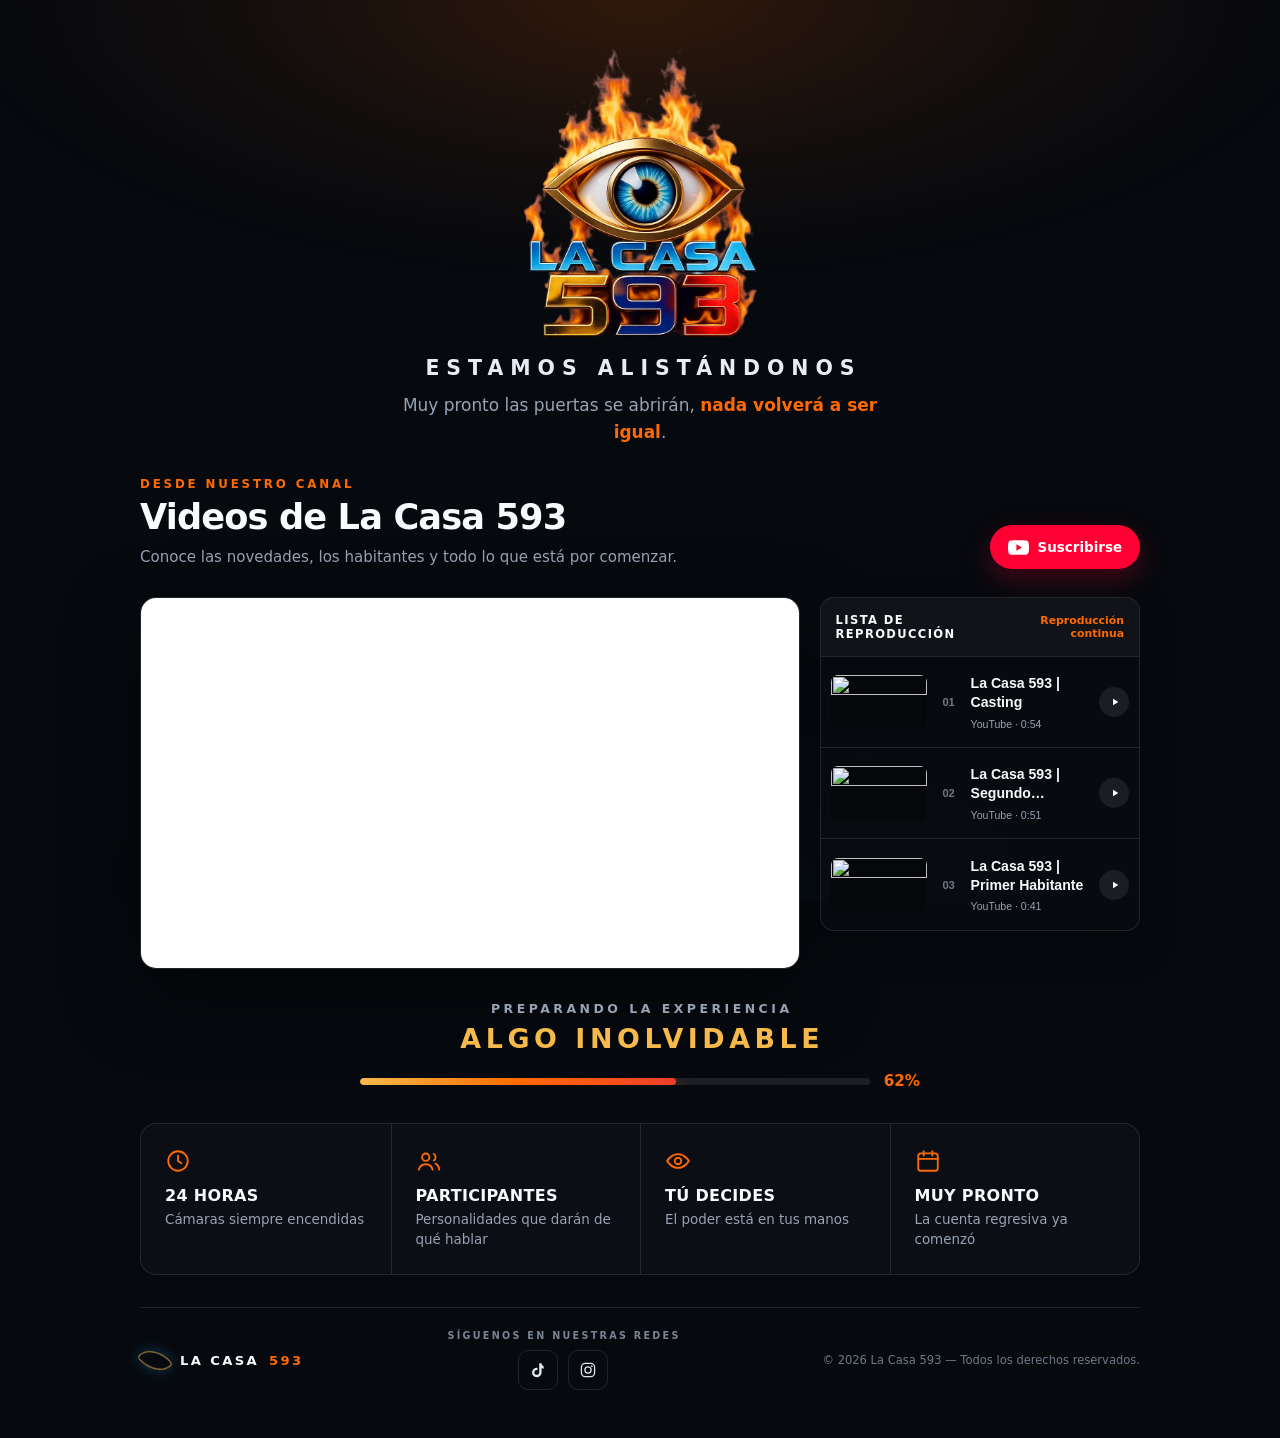
==== commit 64f58c22: "Actualizar el reproductor de video: implementar una lista de reproducción y ajustar estilos" ====
--- a/index.html
+++ b/index.html
@@ -22,7 +22,7 @@
   <link rel="apple-touch-icon" href="assets/apple-touch-icon.png">
   <link rel="manifest" href="site.webmanifest">
   <link rel="preload" as="image" href="assets/logo.webp" type="image/webp" fetchpriority="high">
-  <link rel="stylesheet" href="styles.css?v=7">
+  <link rel="stylesheet" href="styles.css?v=8">
 </head>
 <body>
   <div class="glow" aria-hidden="true"></div>
@@ -39,18 +39,6 @@
 
     <p class="kicker">Estamos alistándonos</p>
     <p class="lede">Muy pronto las puertas se abrirán, <span>nada volverá a ser igual</span>.</p>
-
-    <section class="player" aria-label="Video promocional de La Casa 593">
-      <div class="screen">
-        <iframe id="mainYoutube"
-                class="main-youtube"
-                src="https://www.youtube-nocookie.com/embed/1tJVxlhWSMw?autoplay=1&amp;mute=1&amp;loop=1&amp;playlist=1tJVxlhWSMw&amp;rel=0&amp;playsinline=1&amp;enablejsapi=1"
-                title="La Casa 593 | Muy Pronto — video promocional oficial"
-                allow="accelerometer; autoplay; clipboard-write; encrypted-media; gyroscope; picture-in-picture; web-share"
-                referrerpolicy="strict-origin-when-cross-origin"
-                allowfullscreen></iframe>
-      </div>
-    </section>
 
     <section class="youtube-showcase" aria-labelledby="youtubeTitle">
       <div class="section-head">
@@ -70,46 +58,48 @@
         </a>
       </div>
 
-      <div class="video-grid" id="youtubeVideos">
-        <article class="video-card">
-          <button type="button" class="video-preview" data-video-id="vUAYoTPSsqA" aria-label="Reproducir La Casa 593, Casting">
-            <img src="https://i.ytimg.com/vi/vUAYoTPSsqA/hqdefault.jpg" alt="" loading="lazy" decoding="async">
-            <span class="video-shade" aria-hidden="true"></span>
-            <span class="video-play" aria-hidden="true"><svg viewBox="0 0 24 24"><path d="m9 7 8 5-8 5V7Z"/></svg></span>
-            <span class="video-duration">0:54</span>
-          </button>
-          <div class="video-info">
-            <h3>La Casa 593 | Casting</h3>
-            <a href="https://www.youtube.com/watch?v=vUAYoTPSsqA" target="_blank" rel="noopener noreferrer">Ver en YouTube <span aria-hidden="true">↗</span></a>
+      <div class="playlist-layout">
+        <div class="player playlist-player" aria-label="Reproductor de la lista de videos de La Casa 593">
+          <div class="screen">
+            <iframe id="mainYoutube"
+                    class="main-youtube"
+                    src="https://www.youtube-nocookie.com/embed/1tJVxlhWSMw?autoplay=1&amp;loop=1&amp;playlist=vUAYoTPSsqA%2CtrrZucOYHcs%2CNIVytaFvD1E%2C1tJVxlhWSMw&amp;rel=0&amp;playsinline=1&amp;enablejsapi=1"
+                    title="La Casa 593 | Muy Pronto — video promocional oficial"
+                    allow="accelerometer; autoplay; clipboard-write; encrypted-media; gyroscope; picture-in-picture; web-share"
+                    referrerpolicy="strict-origin-when-cross-origin"
+                    allowfullscreen></iframe>
           </div>
-        </article>
+        </div>
 
-        <article class="video-card">
-          <button type="button" class="video-preview" data-video-id="trrZucOYHcs" aria-label="Reproducir La Casa 593, Segundo Habitante">
-            <img src="https://i.ytimg.com/vi/trrZucOYHcs/hqdefault.jpg" alt="" loading="lazy" decoding="async">
-            <span class="video-shade" aria-hidden="true"></span>
-            <span class="video-play" aria-hidden="true"><svg viewBox="0 0 24 24"><path d="m9 7 8 5-8 5V7Z"/></svg></span>
-            <span class="video-duration">0:51</span>
-          </button>
-          <div class="video-info">
-            <h3>La Casa 593 | Segundo Habitante</h3>
-            <a href="https://www.youtube.com/watch?v=trrZucOYHcs" target="_blank" rel="noopener noreferrer">Ver en YouTube <span aria-hidden="true">↗</span></a>
+        <aside class="playlist-panel" aria-label="Lista de reproducción de La Casa 593">
+          <div class="playlist-panel-head">
+            <span>Lista de reproducción</span>
+            <strong id="playlistStatus" aria-live="polite">Reproducción continua</strong>
           </div>
-        </article>
 
-        <article class="video-card">
-          <button type="button" class="video-preview" data-video-id="NIVytaFvD1E" aria-label="Reproducir La Casa 593, Primer Habitante">
-            <img src="https://i.ytimg.com/vi/NIVytaFvD1E/hqdefault.jpg" alt="" loading="lazy" decoding="async">
-            <span class="video-shade" aria-hidden="true"></span>
-            <span class="video-play" aria-hidden="true"><svg viewBox="0 0 24 24"><path d="m9 7 8 5-8 5V7Z"/></svg></span>
-            <span class="video-duration">0:41</span>
-          </button>
-          <div class="video-info">
-            <h3>La Casa 593 | Primer Habitante</h3>
-            <a href="https://www.youtube.com/watch?v=NIVytaFvD1E" target="_blank" rel="noopener noreferrer">Ver en YouTube <span aria-hidden="true">↗</span></a>
+          <div class="playlist-list" id="youtubeVideos">
+            <button type="button" class="playlist-item" data-video-id="vUAYoTPSsqA" data-video-title="La Casa 593 | Casting" aria-pressed="false">
+              <img src="https://i.ytimg.com/vi/vUAYoTPSsqA/hqdefault.jpg" alt="" loading="lazy" decoding="async">
+              <span class="playlist-number" aria-hidden="true">01</span>
+              <span class="playlist-copy"><strong>La Casa 593 | Casting</strong><small>YouTube · 0:54</small></span>
+              <span class="playlist-play" aria-hidden="true"><svg viewBox="0 0 24 24"><path d="m9 7 8 5-8 5V7Z"/></svg></span>
+            </button>
+
+            <button type="button" class="playlist-item" data-video-id="trrZucOYHcs" data-video-title="La Casa 593 | Segundo Habitante" aria-pressed="false">
+              <img src="https://i.ytimg.com/vi/trrZucOYHcs/hqdefault.jpg" alt="" loading="lazy" decoding="async">
+              <span class="playlist-number" aria-hidden="true">02</span>
+              <span class="playlist-copy"><strong>La Casa 593 | Segundo Habitante</strong><small>YouTube · 0:51</small></span>
+              <span class="playlist-play" aria-hidden="true"><svg viewBox="0 0 24 24"><path d="m9 7 8 5-8 5V7Z"/></svg></span>
+            </button>
+
+            <button type="button" class="playlist-item" data-video-id="NIVytaFvD1E" data-video-title="La Casa 593 | Primer Habitante" aria-pressed="false">
+              <img src="https://i.ytimg.com/vi/NIVytaFvD1E/hqdefault.jpg" alt="" loading="lazy" decoding="async">
+              <span class="playlist-number" aria-hidden="true">03</span>
+              <span class="playlist-copy"><strong>La Casa 593 | Primer Habitante</strong><small>YouTube · 0:41</small></span>
+              <span class="playlist-play" aria-hidden="true"><svg viewBox="0 0 24 24"><path d="m9 7 8 5-8 5V7Z"/></svg></span>
+            </button>
           </div>
-        </article>
-
+        </aside>
       </div>
     </section>
 
@@ -164,6 +154,6 @@
     </footer>
   </main>
 
-  <script src="script.js?v=7"></script>
+  <script src="script.js?v=8"></script>
 </body>
 </html>
--- a/styles.css
+++ b/styles.css
@@ -340,7 +340,7 @@
 
 .youtube-showcase {
   width: 100%;
-  margin-top: clamp(30px, 5vh, 56px);
+  margin-top: clamp(20px, 3.4vh, 38px);
 }
 
 .section-head {
@@ -399,106 +399,117 @@
 }
 .subscribe-button:focus-visible { outline: 2px solid #fff; outline-offset: 3px; }
 
-.video-grid {
+.playlist-layout {
   display: grid;
-  grid-template-columns: repeat(3, minmax(0, 1fr));
-  gap: clamp(13px, 2vw, 20px);
-}
-
-.video-card {
-  min-width: 0;
+  grid-template-columns: minmax(0, 1.75fr) minmax(290px, .85fr);
+  align-items: start;
+  gap: clamp(14px, 2vw, 20px);
+}
+
+.playlist-player { margin-top: 0; }
+
+.playlist-panel {
   overflow: hidden;
   border: 1px solid var(--line);
   border-radius: 14px;
-  background: var(--panel);
+  background: rgba(9, 12, 17, .82);
   box-shadow: 0 16px 38px rgba(0, 0, 0, .22);
-  transition: transform .25s ease, border-color .25s ease, box-shadow .25s ease;
-}
-.video-card:hover {
-  transform: translateY(-3px);
-  border-color: rgba(255, 106, 0, .38);
-  box-shadow: 0 20px 46px rgba(0, 0, 0, .34);
-}
-
-.video-preview,
-.video-embed {
-  position: relative;
+}
+
+.playlist-panel-head {
+  display: flex;
+  align-items: center;
+  justify-content: space-between;
+  gap: 12px;
+  min-height: 58px;
+  padding: 12px 15px;
+  background: rgba(255, 255, 255, .035);
+}
+.playlist-panel-head span {
+  font-size: .72rem;
+  font-weight: 800;
+  letter-spacing: .12em;
+  text-transform: uppercase;
+}
+.playlist-panel-head strong {
+  color: var(--orange);
+  font-size: .68rem;
+  font-weight: 700;
+  text-align: right;
+}
+
+.playlist-list { border-top: 1px solid var(--line); }
+
+.playlist-item {
+  display: grid;
+  grid-template-columns: 96px 24px minmax(0, 1fr) 30px;
+  align-items: center;
+  gap: 10px;
+  width: 100%;
+  min-height: 91px;
+  padding: 10px;
+  border: 0;
+  border-bottom: 1px solid var(--line);
+  background: transparent;
+  color: var(--text);
+  text-align: left;
+  cursor: pointer;
+  transition: background .2s ease, box-shadow .2s ease;
+}
+.playlist-item:last-child { border-bottom: 0; }
+.playlist-item:hover { background: rgba(255, 106, 0, .08); }
+.playlist-item[aria-pressed="true"] {
+  background: rgba(255, 106, 0, .12);
+  box-shadow: inset 3px 0 var(--orange);
+}
+.playlist-item:focus-visible { outline: 2px solid var(--orange); outline-offset: -3px; }
+
+.playlist-item img {
   display: block;
-  width: 100%;
+  width: 96px;
   aspect-ratio: 16 / 9;
-  padding: 0;
+  object-fit: cover;
+  border-radius: 7px;
+  background: #05070a;
+}
+
+.playlist-number {
+  color: rgba(151, 163, 180, .72);
+  font-size: .7rem;
+  font-weight: 800;
+  font-variant-numeric: tabular-nums;
+  text-align: center;
+}
+
+.playlist-copy { min-width: 0; }
+.playlist-copy strong {
+  display: -webkit-box;
   overflow: hidden;
-  border: 0;
-  background: #05070a;
-  color: #fff;
-  cursor: pointer;
-}
-.video-preview img,
-.video-embed iframe {
+  font-size: clamp(.76rem, 1.3vw, .88rem);
+  line-height: 1.32;
+  -webkit-box-orient: vertical;
+  -webkit-line-clamp: 2;
+}
+.playlist-copy small {
   display: block;
-  width: 100%;
-  height: 100%;
-  border: 0;
-}
-.video-preview img {
-  object-fit: cover;
-  transition: transform .45s ease, filter .3s ease;
-}
-.video-preview:hover img { transform: scale(1.045); filter: brightness(.86); }
-.video-preview:focus-visible { outline: 2px solid var(--orange); outline-offset: -4px; }
-
-.video-shade {
-  position: absolute;
-  inset: 0;
-  background: linear-gradient(180deg, transparent 48%, rgba(0, 0, 0, .58));
-}
-
-.video-play {
-  position: absolute;
-  left: 50%;
-  top: 50%;
+  margin-top: 6px;
+  color: var(--muted);
+  font-size: .66rem;
+}
+
+.playlist-play {
   display: grid;
   place-items: center;
-  width: clamp(46px, 5.6vw, 58px);
+  width: 30px;
   aspect-ratio: 1;
-  translate: -50% -50%;
   border-radius: 50%;
-  background: rgba(255, 0, 51, .94);
-  box-shadow: 0 10px 30px rgba(0, 0, 0, .48);
-  transition: scale .22s ease, background .22s ease;
-}
-.video-play svg { width: 23px; translate: 1px 0; }
-.video-preview:hover .video-play { scale: 1.08; background: #ff0033; }
-
-.video-duration {
-  position: absolute;
-  right: 8px;
-  bottom: 8px;
-  padding: 3px 6px;
-  border-radius: 4px;
-  background: rgba(0, 0, 0, .82);
-  font-size: .68rem;
-  font-weight: 700;
-  font-variant-numeric: tabular-nums;
-}
-
-.video-info { padding: 14px 15px 16px; }
-.video-info h3 {
-  min-height: 2.7em;
-  margin: 0;
-  font-size: clamp(.84rem, 1.7vw, .96rem);
-  line-height: 1.35;
-}
-.video-info a {
-  display: inline-block;
-  margin-top: 9px;
-  color: var(--orange);
-  font-size: .74rem;
-  font-weight: 700;
-  transition: color .2s ease;
-}
-.video-info a:hover { color: #ffb877; }
-.video-info a:focus-visible { outline: 2px solid var(--orange); outline-offset: 3px; }
+  background: rgba(255, 255, 255, .08);
+  color: #fff;
+  transition: background .2s ease, scale .2s ease;
+}
+.playlist-play svg { width: 16px; translate: 1px 0; }
+.playlist-item:hover .playlist-play,
+.playlist-item[aria-pressed="true"] .playlist-play { background: #ff0033; scale: 1.06; }
 
 /* ─────────── preparación ─────────── */
 
@@ -700,7 +711,7 @@
 /* ─────────── adaptativo ─────────── */
 
 @media (max-width: 860px) {
-  .video-grid { grid-template-columns: repeat(2, minmax(0, 1fr)); }
+  .playlist-layout { grid-template-columns: 1fr; }
 
   .facts { grid-template-columns: repeat(2, minmax(0, 1fr)); }
   .fact:nth-child(odd) { border-left: 0; }
@@ -726,9 +737,9 @@
 
   .section-head { align-items: stretch; flex-direction: column; gap: 16px; }
   .subscribe-button { align-self: flex-start; }
-  .video-grid { grid-template-columns: 1fr; }
-  .video-card { border-radius: 12px; }
-  .video-info h3 { min-height: 0; }
+  .playlist-panel { border-radius: 12px; }
+  .playlist-item { grid-template-columns: 88px 22px minmax(0, 1fr) 28px; gap: 8px; }
+  .playlist-item img { width: 88px; }
 
   .facts { border-radius: 13px; }
   .fact { padding: 15px 13px; }
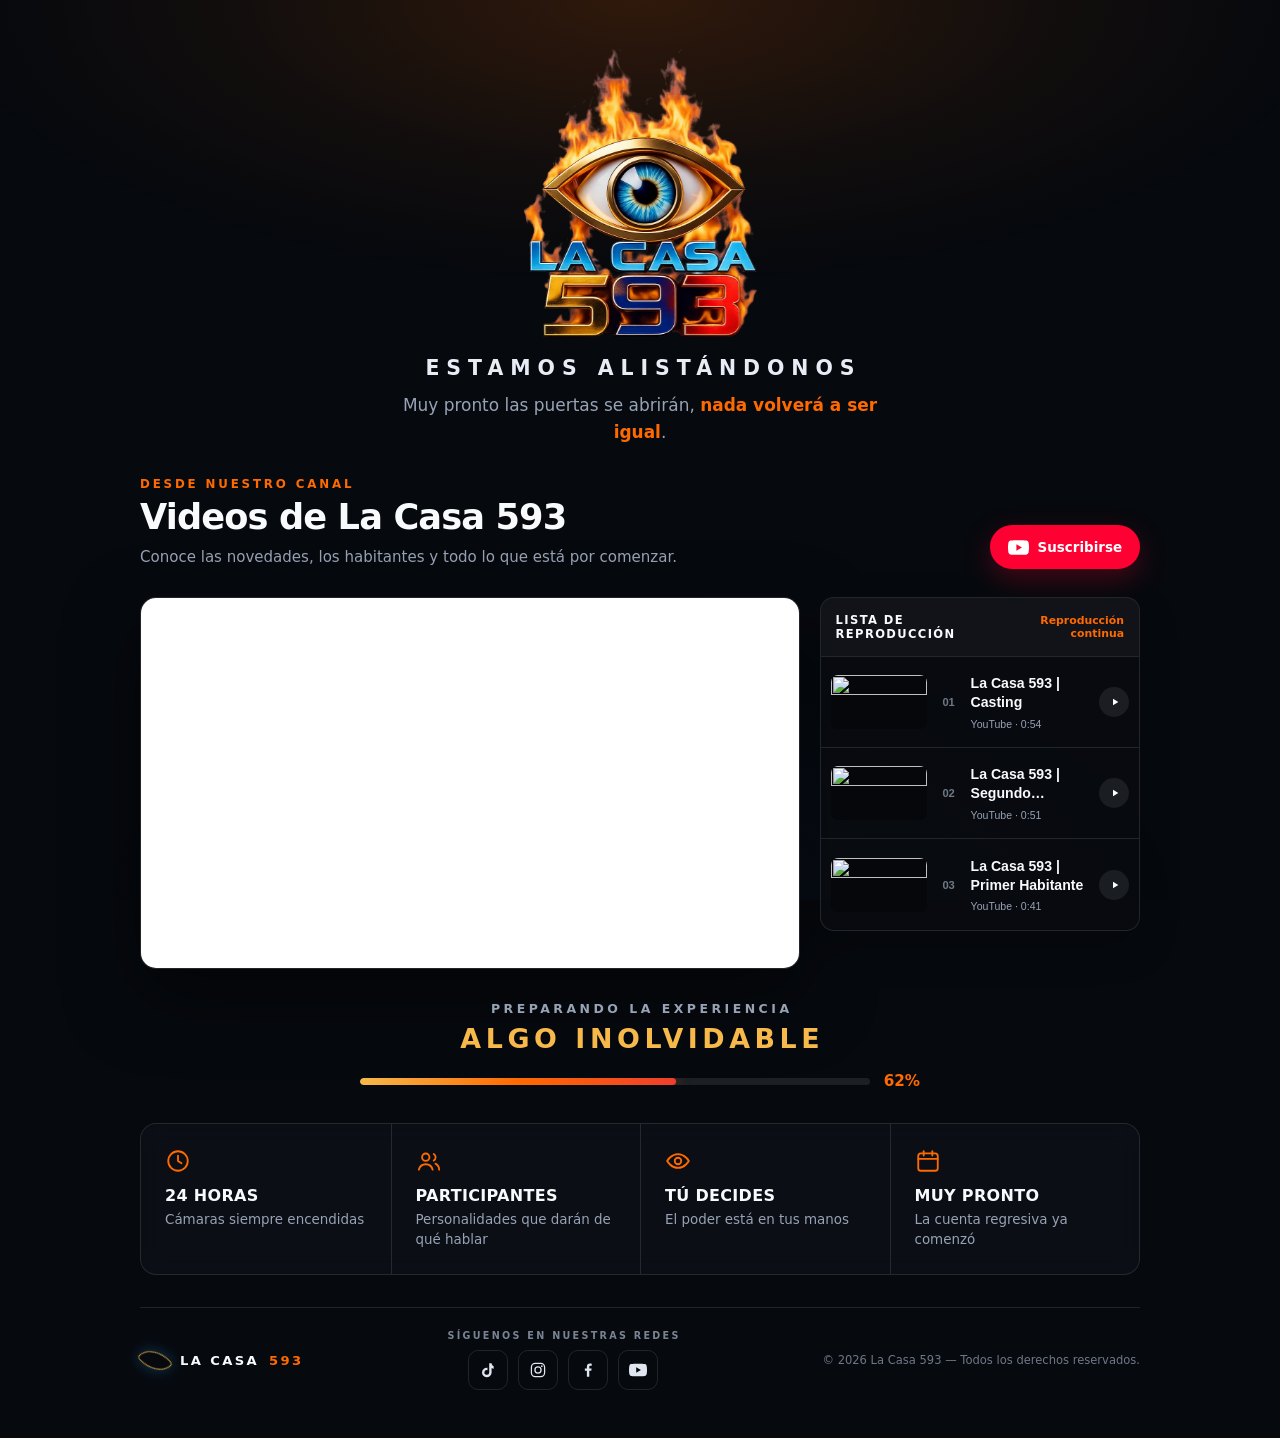
==== commit 0ffdfcee: "Añadir enlaces a las redes sociales: Facebook y YouTube en la sección de navegación" ====
--- a/index.html
+++ b/index.html
@@ -147,6 +147,12 @@
           <a href="https://www.instagram.com/lacasa593oficial/" target="_blank" rel="noopener noreferrer" aria-label="Instagram oficial, @LaCasa593oficial">
             <svg viewBox="0 0 24 24" class="stroke" aria-hidden="true"><rect x="3.2" y="3.2" width="17.6" height="17.6" rx="5.2"/><circle cx="12" cy="12" r="4.1"/><circle cx="17.1" cy="6.9" r="1.15" class="dot"/></svg>
           </a>
+          <a href="https://www.facebook.com/LaCasa593oficial" target="_blank" rel="noopener noreferrer" aria-label="Facebook oficial, La Casa 593 oficial">
+            <svg viewBox="0 0 24 24" aria-hidden="true"><path d="M13.7 21v-8h2.7l.4-3.1h-3.1v-2c0-.9.3-1.5 1.6-1.5H17V3.6c-.8-.1-1.6-.2-2.4-.2-2.4 0-4.1 1.5-4.1 4.2v2.3H7.8V13h2.7v8h3.2Z"/></svg>
+          </a>
+          <a href="https://www.youtube.com/@Casa593Oficial" target="_blank" rel="noopener noreferrer" aria-label="YouTube oficial, La Casa 593">
+            <svg viewBox="0 0 24 24" aria-hidden="true"><path d="M23.5 6.2a3 3 0 0 0-2.1-2.1C19.5 3.6 12 3.6 12 3.6s-7.5 0-9.4.5A3 3 0 0 0 .5 6.2 31 31 0 0 0 0 12a31 31 0 0 0 .5 5.8 3 3 0 0 0 2.1 2.1c1.9.5 9.4.5 9.4.5s7.5 0 9.4-.5a3 3 0 0 0 2.1-2.1A31 31 0 0 0 24 12a31 31 0 0 0-.5-5.8ZM9.6 15.6V8.4l6.3 3.6-6.3 3.6Z"/></svg>
+          </a>
         </span>
       </nav>
 
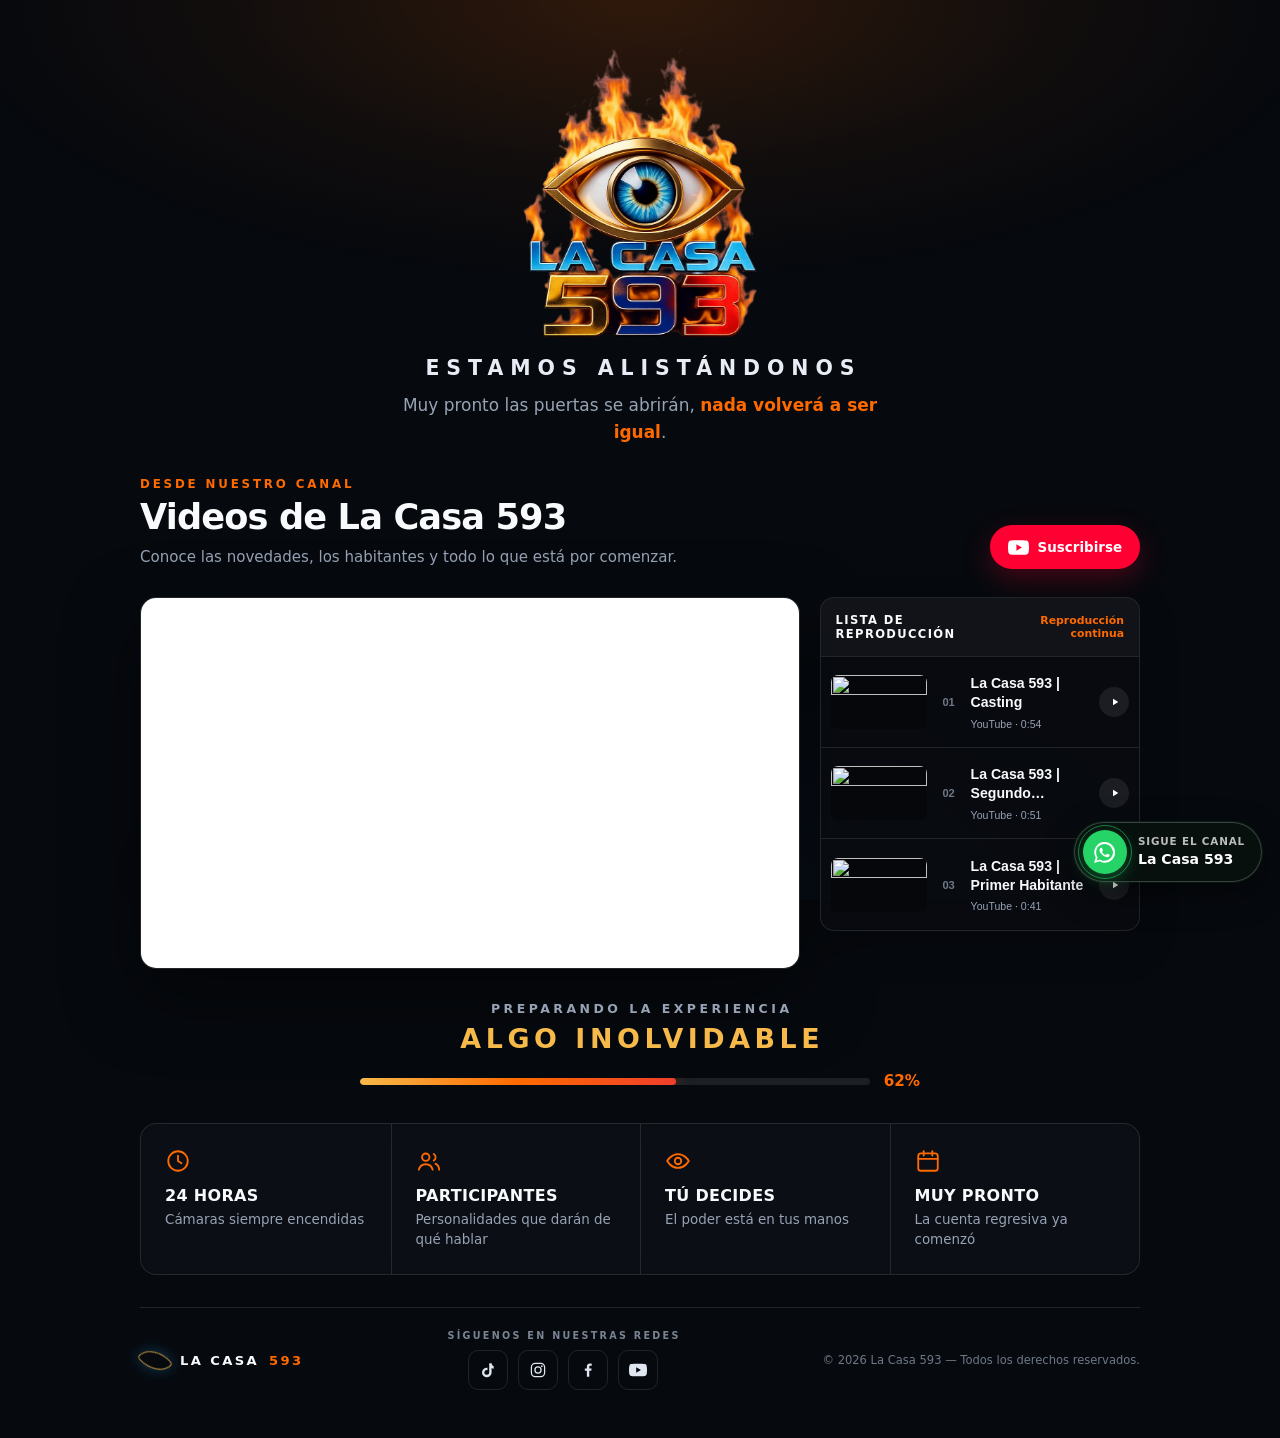
==== commit d62d57fa: "Añadir botón flotante de WhatsApp y actualizar estilos" ====
--- a/index.html
+++ b/index.html
@@ -22,7 +22,7 @@
   <link rel="apple-touch-icon" href="assets/apple-touch-icon.png">
   <link rel="manifest" href="site.webmanifest">
   <link rel="preload" as="image" href="assets/logo.webp" type="image/webp" fetchpriority="high">
-  <link rel="stylesheet" href="styles.css?v=8">
+  <link rel="stylesheet" href="styles.css?v=9">
 </head>
 <body>
   <div class="glow" aria-hidden="true"></div>
@@ -160,6 +160,20 @@
     </footer>
   </main>
 
+  <a class="whatsapp-floating"
+     href="https://whatsapp.com/channel/0029Vb80zeRISTkGqnqkQw2I"
+     target="_blank"
+     rel="noopener noreferrer"
+     aria-label="Seguir el canal de La Casa 593 Reality Show en WhatsApp">
+    <span class="whatsapp-floating-icon" aria-hidden="true">
+      <svg viewBox="0 0 24 24"><path d="M12.04 2a9.84 9.84 0 0 0-8.46 14.86L2 22l5.28-1.55A9.9 9.9 0 1 0 12.04 2Zm0 17.98a8.05 8.05 0 0 1-4.1-1.12l-.3-.18-3.13.92.93-3.05-.2-.31A8.06 8.06 0 1 1 12.04 20Zm4.42-6.03c-.24-.12-1.43-.7-1.65-.79-.22-.08-.38-.12-.54.12-.16.24-.62.79-.76.95-.14.16-.28.18-.52.06-.24-.12-1.02-.38-1.94-1.2a7.24 7.24 0 0 1-1.34-1.67c-.14-.24-.01-.37.11-.49.11-.11.24-.28.36-.42.12-.14.16-.24.24-.4.08-.16.04-.3-.02-.42-.06-.12-.54-1.3-.74-1.78-.2-.47-.4-.4-.54-.41h-.46a.88.88 0 0 0-.64.3c-.22.24-.84.82-.84 2 0 1.18.86 2.32.98 2.48.12.16 1.69 2.58 4.1 3.62.57.25 1.02.4 1.37.51.58.18 1.1.16 1.51.1.46-.07 1.43-.59 1.63-1.15.2-.57.2-1.05.14-1.15-.06-.1-.22-.16-.46-.28Z"/></svg>
+    </span>
+    <span class="whatsapp-floating-copy">
+      <small>Sigue el canal</small>
+      <strong>La Casa 593</strong>
+    </span>
+  </a>
+
   <script src="script.js?v=8"></script>
 </body>
 </html>
--- a/styles.css
+++ b/styles.css
@@ -679,6 +679,83 @@
   text-align: right;
 }
 
+/* ─────────── botón flotante de WhatsApp ─────────── */
+
+.whatsapp-floating {
+  position: fixed;
+  right: max(18px, env(safe-area-inset-right));
+  bottom: max(18px, env(safe-area-inset-bottom));
+  z-index: 30;
+  display: inline-flex;
+  align-items: center;
+  gap: 11px;
+  min-height: 58px;
+  padding: 7px 16px 7px 8px;
+  border: 1px solid rgba(255, 255, 255, .2);
+  border-radius: 999px;
+  background: rgba(8, 18, 14, .94);
+  color: #fff;
+  box-shadow: 0 12px 34px rgba(0, 0, 0, .45), 0 0 0 1px rgba(37, 211, 102, .12);
+  backdrop-filter: blur(12px);
+  -webkit-backdrop-filter: blur(12px);
+  transition: transform .22s ease, border-color .22s ease, box-shadow .22s ease;
+}
+
+.whatsapp-floating:hover {
+  transform: translateY(-3px);
+  border-color: rgba(37, 211, 102, .72);
+  box-shadow: 0 16px 38px rgba(0, 0, 0, .5), 0 0 24px rgba(37, 211, 102, .2);
+}
+
+.whatsapp-floating:focus-visible {
+  outline: 3px solid #25d366;
+  outline-offset: 3px;
+}
+
+.whatsapp-floating-icon {
+  position: relative;
+  display: grid;
+  place-items: center;
+  width: 44px;
+  height: 44px;
+  flex: 0 0 auto;
+  border-radius: 50%;
+  background: #25d366;
+  color: #fff;
+  box-shadow: 0 5px 16px rgba(37, 211, 102, .34);
+}
+
+.whatsapp-floating-icon::before {
+  content: "";
+  position: absolute;
+  inset: -5px;
+  border: 1px solid rgba(37, 211, 102, .55);
+  border-radius: inherit;
+  animation: whatsappPulse 2.4s ease-out infinite;
+}
+
+.whatsapp-floating-icon svg { width: 25px; }
+
+.whatsapp-floating-copy {
+  display: flex;
+  flex-direction: column;
+  line-height: 1.15;
+}
+
+.whatsapp-floating-copy small {
+  color: rgba(255, 255, 255, .72);
+  font-size: .65rem;
+  font-weight: 700;
+  letter-spacing: .08em;
+  text-transform: uppercase;
+}
+
+.whatsapp-floating-copy strong {
+  margin-top: 3px;
+  font-size: .88rem;
+  white-space: nowrap;
+}
+
 /* ─────────── movimiento ─────────── */
 
 @keyframes rise {
@@ -706,6 +783,10 @@
 @keyframes markIn {
   from { opacity: 0; scale: .95; filter: brightness(.4) blur(8px); }
   to { opacity: 1; scale: 1; filter: none; }
+}
+@keyframes whatsappPulse {
+  0% { scale: .86; opacity: .8; }
+  75%, 100% { scale: 1.32; opacity: 0; }
 }
 
 /* ─────────── adaptativo ─────────── */
@@ -744,6 +825,15 @@
   .facts { border-radius: 13px; }
   .fact { padding: 15px 13px; }
   .fact p { font-size: .74rem; }
+
+  .whatsapp-floating {
+    right: max(13px, env(safe-area-inset-right));
+    bottom: max(13px, env(safe-area-inset-bottom));
+    min-height: 54px;
+    padding: 5px;
+  }
+  .whatsapp-floating-icon { width: 44px; height: 44px; }
+  .whatsapp-floating-copy { display: none; }
 }
 
 @media (prefers-reduced-motion: reduce) {
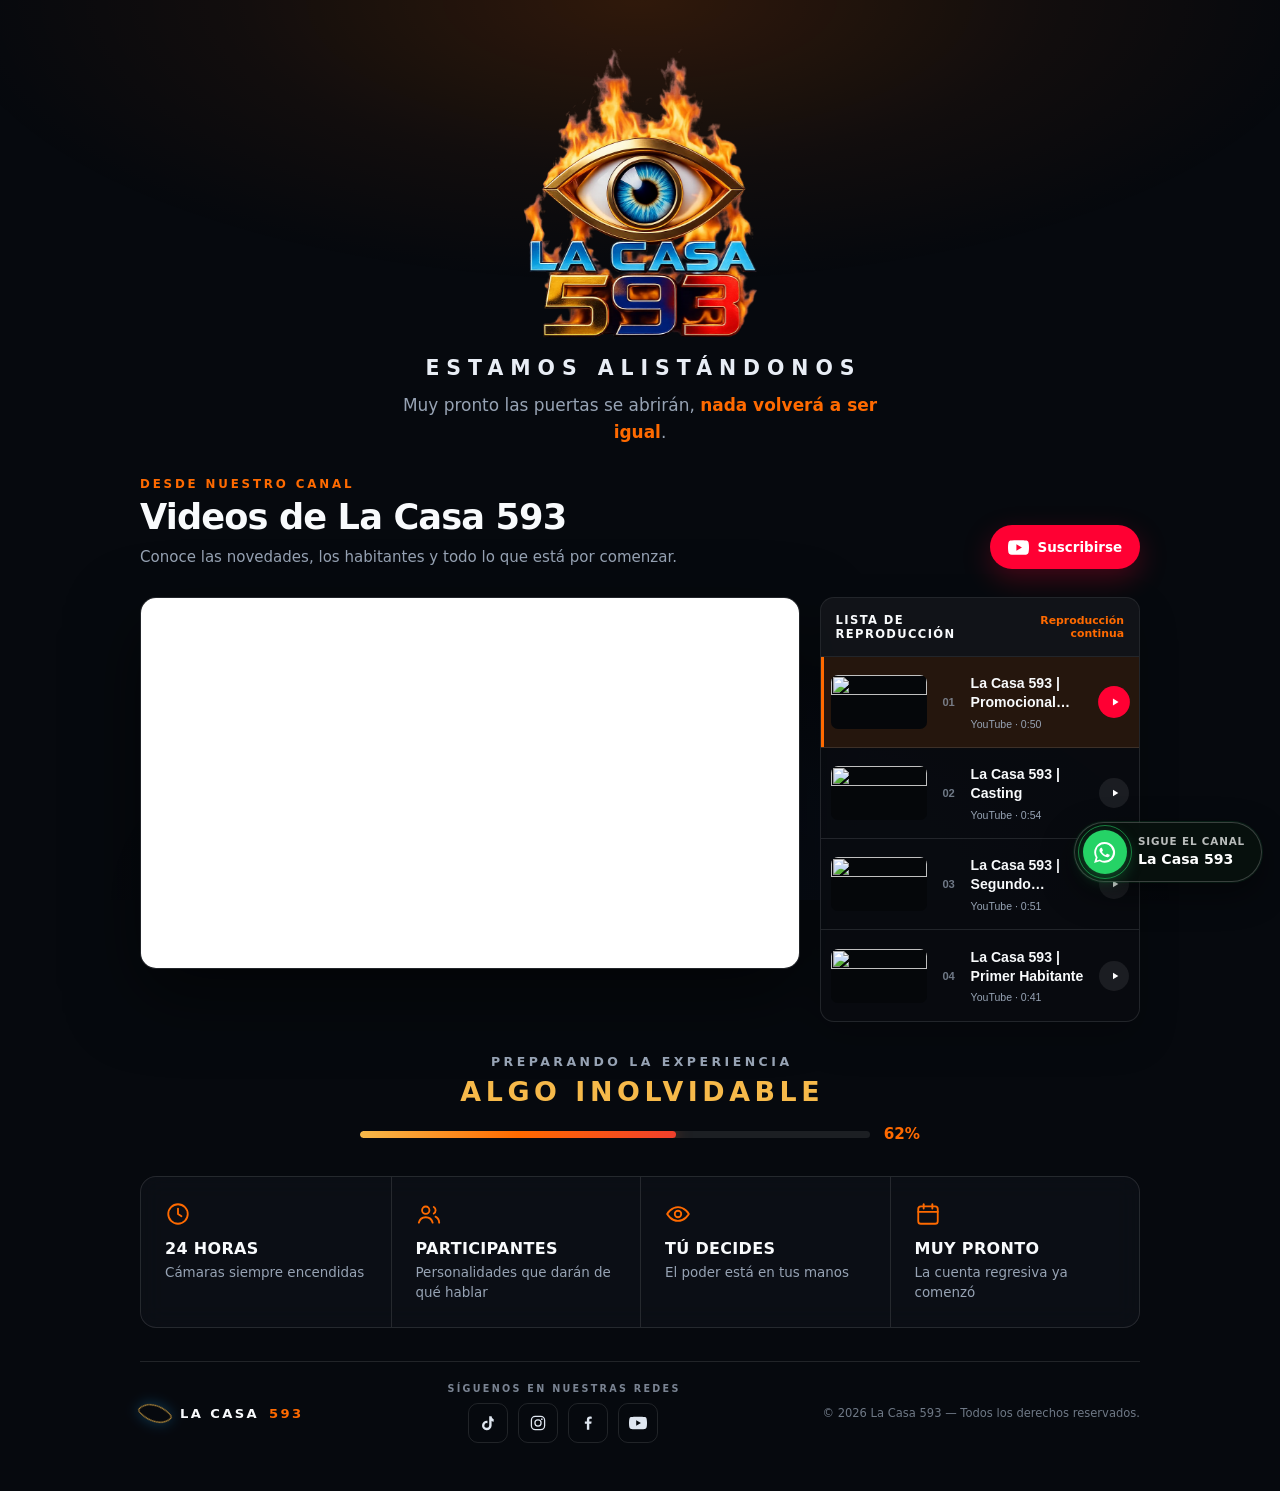
==== commit 12e0f6fd: "Actualizar la lista de reproducción de videos: añadir video promocional de lanzamiento y ajustar el " ====
--- a/index.html
+++ b/index.html
@@ -63,8 +63,8 @@
           <div class="screen">
             <iframe id="mainYoutube"
                     class="main-youtube"
-                    src="https://www.youtube-nocookie.com/embed/1tJVxlhWSMw?autoplay=1&amp;loop=1&amp;playlist=vUAYoTPSsqA%2CtrrZucOYHcs%2CNIVytaFvD1E%2C1tJVxlhWSMw&amp;rel=0&amp;playsinline=1&amp;enablejsapi=1"
-                    title="La Casa 593 | Muy Pronto — video promocional oficial"
+                    src="https://www.youtube-nocookie.com/embed/ytgZsDzQG18?autoplay=1&amp;loop=1&amp;playlist=ytgZsDzQG18%2C1tJVxlhWSMw%2CvUAYoTPSsqA%2CtrrZucOYHcs%2CNIVytaFvD1E&amp;rel=0&amp;playsinline=1&amp;enablejsapi=1"
+                    title="La Casa 593 | Promocional de Lanzamiento"
                     allow="accelerometer; autoplay; clipboard-write; encrypted-media; gyroscope; picture-in-picture; web-share"
                     referrerpolicy="strict-origin-when-cross-origin"
                     allowfullscreen></iframe>
@@ -78,23 +78,30 @@
           </div>
 
           <div class="playlist-list" id="youtubeVideos">
+            <button type="button" class="playlist-item" data-video-id="ytgZsDzQG18" data-video-title="La Casa 593 | Promocional Oficial" aria-pressed="true">
+              <img src="https://i.ytimg.com/vi/ytgZsDzQG18/hqdefault.jpg" alt="" loading="lazy" decoding="async">
+              <span class="playlist-number" aria-hidden="true">01</span>
+              <span class="playlist-copy"><strong>La Casa 593 | Promocional Oficial</strong><small>YouTube · 0:50</small></span>
+              <span class="playlist-play" aria-hidden="true"><svg viewBox="0 0 24 24"><path d="m9 7 8 5-8 5V7Z"/></svg></span>
+            </button>
+
             <button type="button" class="playlist-item" data-video-id="vUAYoTPSsqA" data-video-title="La Casa 593 | Casting" aria-pressed="false">
               <img src="https://i.ytimg.com/vi/vUAYoTPSsqA/hqdefault.jpg" alt="" loading="lazy" decoding="async">
-              <span class="playlist-number" aria-hidden="true">01</span>
+              <span class="playlist-number" aria-hidden="true">02</span>
               <span class="playlist-copy"><strong>La Casa 593 | Casting</strong><small>YouTube · 0:54</small></span>
               <span class="playlist-play" aria-hidden="true"><svg viewBox="0 0 24 24"><path d="m9 7 8 5-8 5V7Z"/></svg></span>
             </button>
 
             <button type="button" class="playlist-item" data-video-id="trrZucOYHcs" data-video-title="La Casa 593 | Segundo Habitante" aria-pressed="false">
               <img src="https://i.ytimg.com/vi/trrZucOYHcs/hqdefault.jpg" alt="" loading="lazy" decoding="async">
-              <span class="playlist-number" aria-hidden="true">02</span>
+              <span class="playlist-number" aria-hidden="true">03</span>
               <span class="playlist-copy"><strong>La Casa 593 | Segundo Habitante</strong><small>YouTube · 0:51</small></span>
               <span class="playlist-play" aria-hidden="true"><svg viewBox="0 0 24 24"><path d="m9 7 8 5-8 5V7Z"/></svg></span>
             </button>
 
             <button type="button" class="playlist-item" data-video-id="NIVytaFvD1E" data-video-title="La Casa 593 | Primer Habitante" aria-pressed="false">
               <img src="https://i.ytimg.com/vi/NIVytaFvD1E/hqdefault.jpg" alt="" loading="lazy" decoding="async">
-              <span class="playlist-number" aria-hidden="true">03</span>
+              <span class="playlist-number" aria-hidden="true">04</span>
               <span class="playlist-copy"><strong>La Casa 593 | Primer Habitante</strong><small>YouTube · 0:41</small></span>
               <span class="playlist-play" aria-hidden="true"><svg viewBox="0 0 24 24"><path d="m9 7 8 5-8 5V7Z"/></svg></span>
             </button>
@@ -176,4 +183,4 @@
 
   <script src="script.js?v=8"></script>
 </body>
-</html>
+</html>
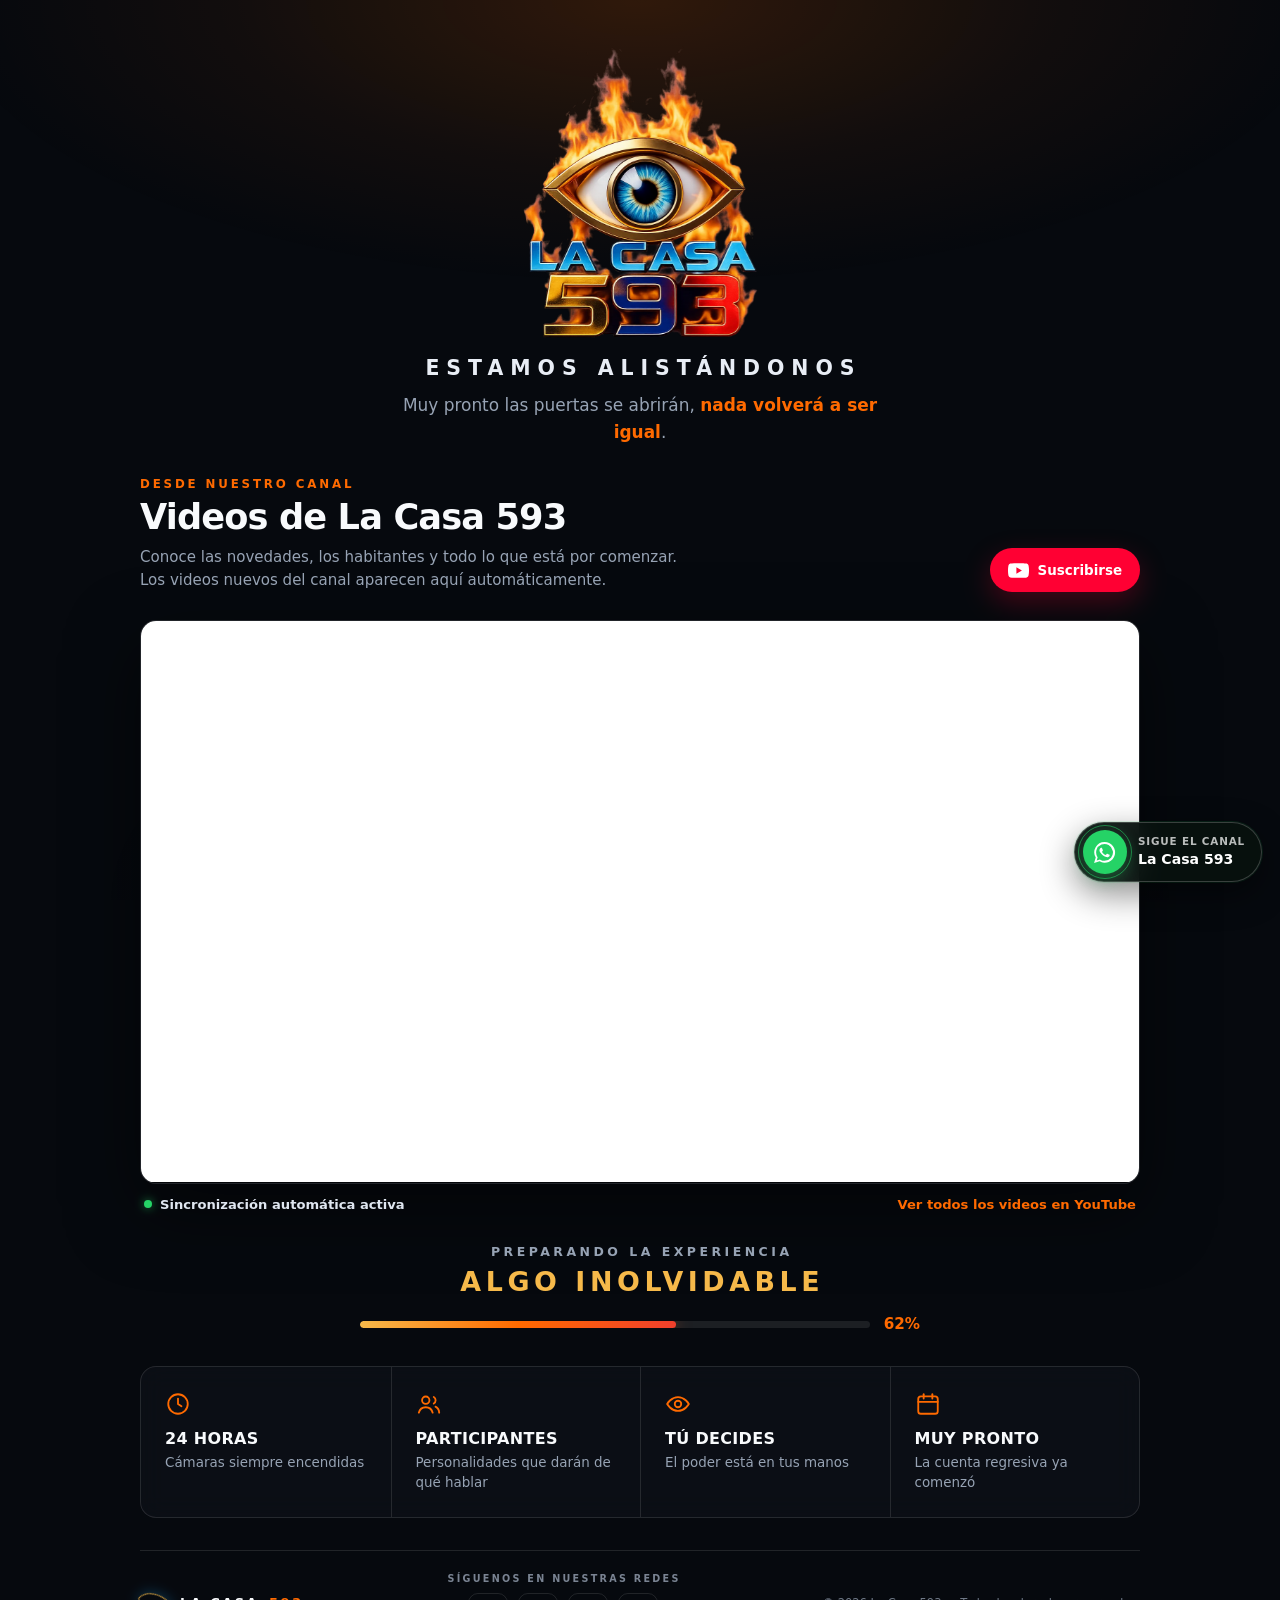
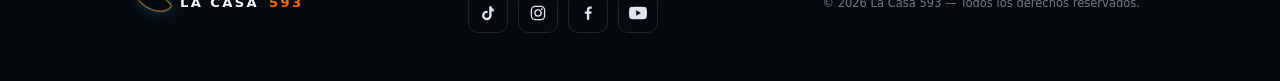
==== commit 63932a1c: "Actualizar README y archivos relacionados: añadir sección de videos de YouTube y mejorar la sincroni" ====
--- a/index.html
+++ b/index.html
@@ -22,7 +22,7 @@
   <link rel="apple-touch-icon" href="assets/apple-touch-icon.png">
   <link rel="manifest" href="site.webmanifest">
   <link rel="preload" as="image" href="assets/logo.webp" type="image/webp" fetchpriority="high">
-  <link rel="stylesheet" href="styles.css?v=9">
+  <link rel="stylesheet" href="styles.css?v=10">
 </head>
 <body>
   <div class="glow" aria-hidden="true"></div>
@@ -45,7 +45,7 @@
         <div>
           <p class="section-kicker">Desde nuestro canal</p>
           <h2 id="youtubeTitle">Videos de La Casa 593</h2>
-          <p class="section-copy">Conoce las novedades, los habitantes y todo lo que está por comenzar.</p>
+          <p class="section-copy">Conoce las novedades, los habitantes y todo lo que está por comenzar. Los videos nuevos del canal aparecen aquí automáticamente.</p>
         </div>
 
         <a class="subscribe-button"
@@ -61,52 +61,21 @@
       <div class="playlist-layout">
         <div class="player playlist-player" aria-label="Reproductor de la lista de videos de La Casa 593">
           <div class="screen">
-            <iframe id="mainYoutube"
-                    class="main-youtube"
-                    src="https://www.youtube-nocookie.com/embed/ytgZsDzQG18?autoplay=1&amp;loop=1&amp;playlist=ytgZsDzQG18%2C1tJVxlhWSMw%2CvUAYoTPSsqA%2CtrrZucOYHcs%2CNIVytaFvD1E&amp;rel=0&amp;playsinline=1&amp;enablejsapi=1"
-                    title="La Casa 593 | Promocional de Lanzamiento"
+            <iframe class="main-youtube"
+                    src="https://www.youtube-nocookie.com/embed/videoseries?list=UUNkQUQhDShYOFLr27_SkdkA&amp;autoplay=1&amp;loop=1&amp;rel=0&amp;playsinline=1"
+                    title="Últimos videos de La Casa 593 Oficial"
                     allow="accelerometer; autoplay; clipboard-write; encrypted-media; gyroscope; picture-in-picture; web-share"
                     referrerpolicy="strict-origin-when-cross-origin"
                     allowfullscreen></iframe>
           </div>
         </div>
 
-        <aside class="playlist-panel" aria-label="Lista de reproducción de La Casa 593">
-          <div class="playlist-panel-head">
-            <span>Lista de reproducción</span>
-            <strong id="playlistStatus" aria-live="polite">Reproducción continua</strong>
-          </div>
-
-          <div class="playlist-list" id="youtubeVideos">
-            <button type="button" class="playlist-item" data-video-id="ytgZsDzQG18" data-video-title="La Casa 593 | Promocional Oficial" aria-pressed="true">
-              <img src="https://i.ytimg.com/vi/ytgZsDzQG18/hqdefault.jpg" alt="" loading="lazy" decoding="async">
-              <span class="playlist-number" aria-hidden="true">01</span>
-              <span class="playlist-copy"><strong>La Casa 593 | Promocional Oficial</strong><small>YouTube · 0:50</small></span>
-              <span class="playlist-play" aria-hidden="true"><svg viewBox="0 0 24 24"><path d="m9 7 8 5-8 5V7Z"/></svg></span>
-            </button>
-
-            <button type="button" class="playlist-item" data-video-id="vUAYoTPSsqA" data-video-title="La Casa 593 | Casting" aria-pressed="false">
-              <img src="https://i.ytimg.com/vi/vUAYoTPSsqA/hqdefault.jpg" alt="" loading="lazy" decoding="async">
-              <span class="playlist-number" aria-hidden="true">02</span>
-              <span class="playlist-copy"><strong>La Casa 593 | Casting</strong><small>YouTube · 0:54</small></span>
-              <span class="playlist-play" aria-hidden="true"><svg viewBox="0 0 24 24"><path d="m9 7 8 5-8 5V7Z"/></svg></span>
-            </button>
-
-            <button type="button" class="playlist-item" data-video-id="trrZucOYHcs" data-video-title="La Casa 593 | Segundo Habitante" aria-pressed="false">
-              <img src="https://i.ytimg.com/vi/trrZucOYHcs/hqdefault.jpg" alt="" loading="lazy" decoding="async">
-              <span class="playlist-number" aria-hidden="true">03</span>
-              <span class="playlist-copy"><strong>La Casa 593 | Segundo Habitante</strong><small>YouTube · 0:51</small></span>
-              <span class="playlist-play" aria-hidden="true"><svg viewBox="0 0 24 24"><path d="m9 7 8 5-8 5V7Z"/></svg></span>
-            </button>
-
-            <button type="button" class="playlist-item" data-video-id="NIVytaFvD1E" data-video-title="La Casa 593 | Primer Habitante" aria-pressed="false">
-              <img src="https://i.ytimg.com/vi/NIVytaFvD1E/hqdefault.jpg" alt="" loading="lazy" decoding="async">
-              <span class="playlist-number" aria-hidden="true">04</span>
-              <span class="playlist-copy"><strong>La Casa 593 | Primer Habitante</strong><small>YouTube · 0:41</small></span>
-              <span class="playlist-play" aria-hidden="true"><svg viewBox="0 0 24 24"><path d="m9 7 8 5-8 5V7Z"/></svg></span>
-            </button>
-          </div>
-        </aside>
+        <div class="playlist-sync" aria-label="Estado de sincronización con YouTube">
+          <p><span aria-hidden="true"></span><strong>Sincronización automática activa</strong></p>
+          <a href="https://www.youtube.com/playlist?list=UUNkQUQhDShYOFLr27_SkdkA"
+             target="_blank"
+             rel="noopener noreferrer">Ver todos los videos en YouTube</a>
+        </div>
       </div>
     </section>
 
@@ -181,6 +150,6 @@
     </span>
   </a>
 
-  <script src="script.js?v=8"></script>
+  <script src="script.js?v=9"></script>
 </body>
-</html>+</html>
--- a/styles.css
+++ b/styles.css
@@ -400,116 +400,46 @@
 .subscribe-button:focus-visible { outline: 2px solid #fff; outline-offset: 3px; }
 
 .playlist-layout {
-  display: grid;
-  grid-template-columns: minmax(0, 1.75fr) minmax(290px, .85fr);
-  align-items: start;
-  gap: clamp(14px, 2vw, 20px);
+  width: 100%;
 }
 
 .playlist-player { margin-top: 0; }
 
-.playlist-panel {
-  overflow: hidden;
-  border: 1px solid var(--line);
-  border-radius: 14px;
-  background: rgba(9, 12, 17, .82);
-  box-shadow: 0 16px 38px rgba(0, 0, 0, .22);
-}
-
-.playlist-panel-head {
+.playlist-sync {
   display: flex;
   align-items: center;
   justify-content: space-between;
-  gap: 12px;
-  min-height: 58px;
-  padding: 12px 15px;
-  background: rgba(255, 255, 255, .035);
-}
-.playlist-panel-head span {
-  font-size: .72rem;
-  font-weight: 800;
-  letter-spacing: .12em;
-  text-transform: uppercase;
-}
-.playlist-panel-head strong {
+  gap: 16px;
+  padding: 13px 4px 0;
+  color: var(--muted);
+  font-size: clamp(.72rem, 1.6vw, .82rem);
+}
+
+.playlist-sync p {
+  display: inline-flex;
+  align-items: center;
+  gap: 8px;
+  margin: 0;
+}
+
+.playlist-sync p > span {
+  width: 8px;
+  height: 8px;
+  flex: 0 0 auto;
+  border-radius: 50%;
+  background: #25d366;
+  box-shadow: 0 0 10px rgba(37, 211, 102, .65);
+}
+
+.playlist-sync strong { color: #dfe6f0; }
+
+.playlist-sync a {
   color: var(--orange);
-  font-size: .68rem;
-  font-weight: 700;
-  text-align: right;
-}
-
-.playlist-list { border-top: 1px solid var(--line); }
-
-.playlist-item {
-  display: grid;
-  grid-template-columns: 96px 24px minmax(0, 1fr) 30px;
-  align-items: center;
-  gap: 10px;
-  width: 100%;
-  min-height: 91px;
-  padding: 10px;
-  border: 0;
-  border-bottom: 1px solid var(--line);
-  background: transparent;
-  color: var(--text);
-  text-align: left;
-  cursor: pointer;
-  transition: background .2s ease, box-shadow .2s ease;
-}
-.playlist-item:last-child { border-bottom: 0; }
-.playlist-item:hover { background: rgba(255, 106, 0, .08); }
-.playlist-item[aria-pressed="true"] {
-  background: rgba(255, 106, 0, .12);
-  box-shadow: inset 3px 0 var(--orange);
-}
-.playlist-item:focus-visible { outline: 2px solid var(--orange); outline-offset: -3px; }
-
-.playlist-item img {
-  display: block;
-  width: 96px;
-  aspect-ratio: 16 / 9;
-  object-fit: cover;
-  border-radius: 7px;
-  background: #05070a;
-}
-
-.playlist-number {
-  color: rgba(151, 163, 180, .72);
-  font-size: .7rem;
-  font-weight: 800;
-  font-variant-numeric: tabular-nums;
-  text-align: center;
-}
-
-.playlist-copy { min-width: 0; }
-.playlist-copy strong {
-  display: -webkit-box;
-  overflow: hidden;
-  font-size: clamp(.76rem, 1.3vw, .88rem);
-  line-height: 1.32;
-  -webkit-box-orient: vertical;
-  -webkit-line-clamp: 2;
-}
-.playlist-copy small {
-  display: block;
-  margin-top: 6px;
-  color: var(--muted);
-  font-size: .66rem;
-}
-
-.playlist-play {
-  display: grid;
-  place-items: center;
-  width: 30px;
-  aspect-ratio: 1;
-  border-radius: 50%;
-  background: rgba(255, 255, 255, .08);
-  color: #fff;
-  transition: background .2s ease, scale .2s ease;
-}
-.playlist-play svg { width: 16px; translate: 1px 0; }
-.playlist-item:hover .playlist-play,
-.playlist-item[aria-pressed="true"] .playlist-play { background: #ff0033; scale: 1.06; }
+  font-weight: 700;
+}
+
+.playlist-sync a:hover { text-decoration: underline; }
+.playlist-sync a:focus-visible { outline: 2px solid var(--orange); outline-offset: 3px; }
 
 /* ─────────── preparación ─────────── */
 
@@ -792,8 +722,6 @@
 /* ─────────── adaptativo ─────────── */
 
 @media (max-width: 860px) {
-  .playlist-layout { grid-template-columns: 1fr; }
-
   .facts { grid-template-columns: repeat(2, minmax(0, 1fr)); }
   .fact:nth-child(odd) { border-left: 0; }
   .fact:nth-child(n + 3) { border-top: 1px solid var(--line); }
@@ -818,9 +746,7 @@
 
   .section-head { align-items: stretch; flex-direction: column; gap: 16px; }
   .subscribe-button { align-self: flex-start; }
-  .playlist-panel { border-radius: 12px; }
-  .playlist-item { grid-template-columns: 88px 22px minmax(0, 1fr) 28px; gap: 8px; }
-  .playlist-item img { width: 88px; }
+  .playlist-sync { align-items: flex-start; flex-direction: column; gap: 9px; }
 
   .facts { border-radius: 13px; }
   .fact { padding: 15px 13px; }
